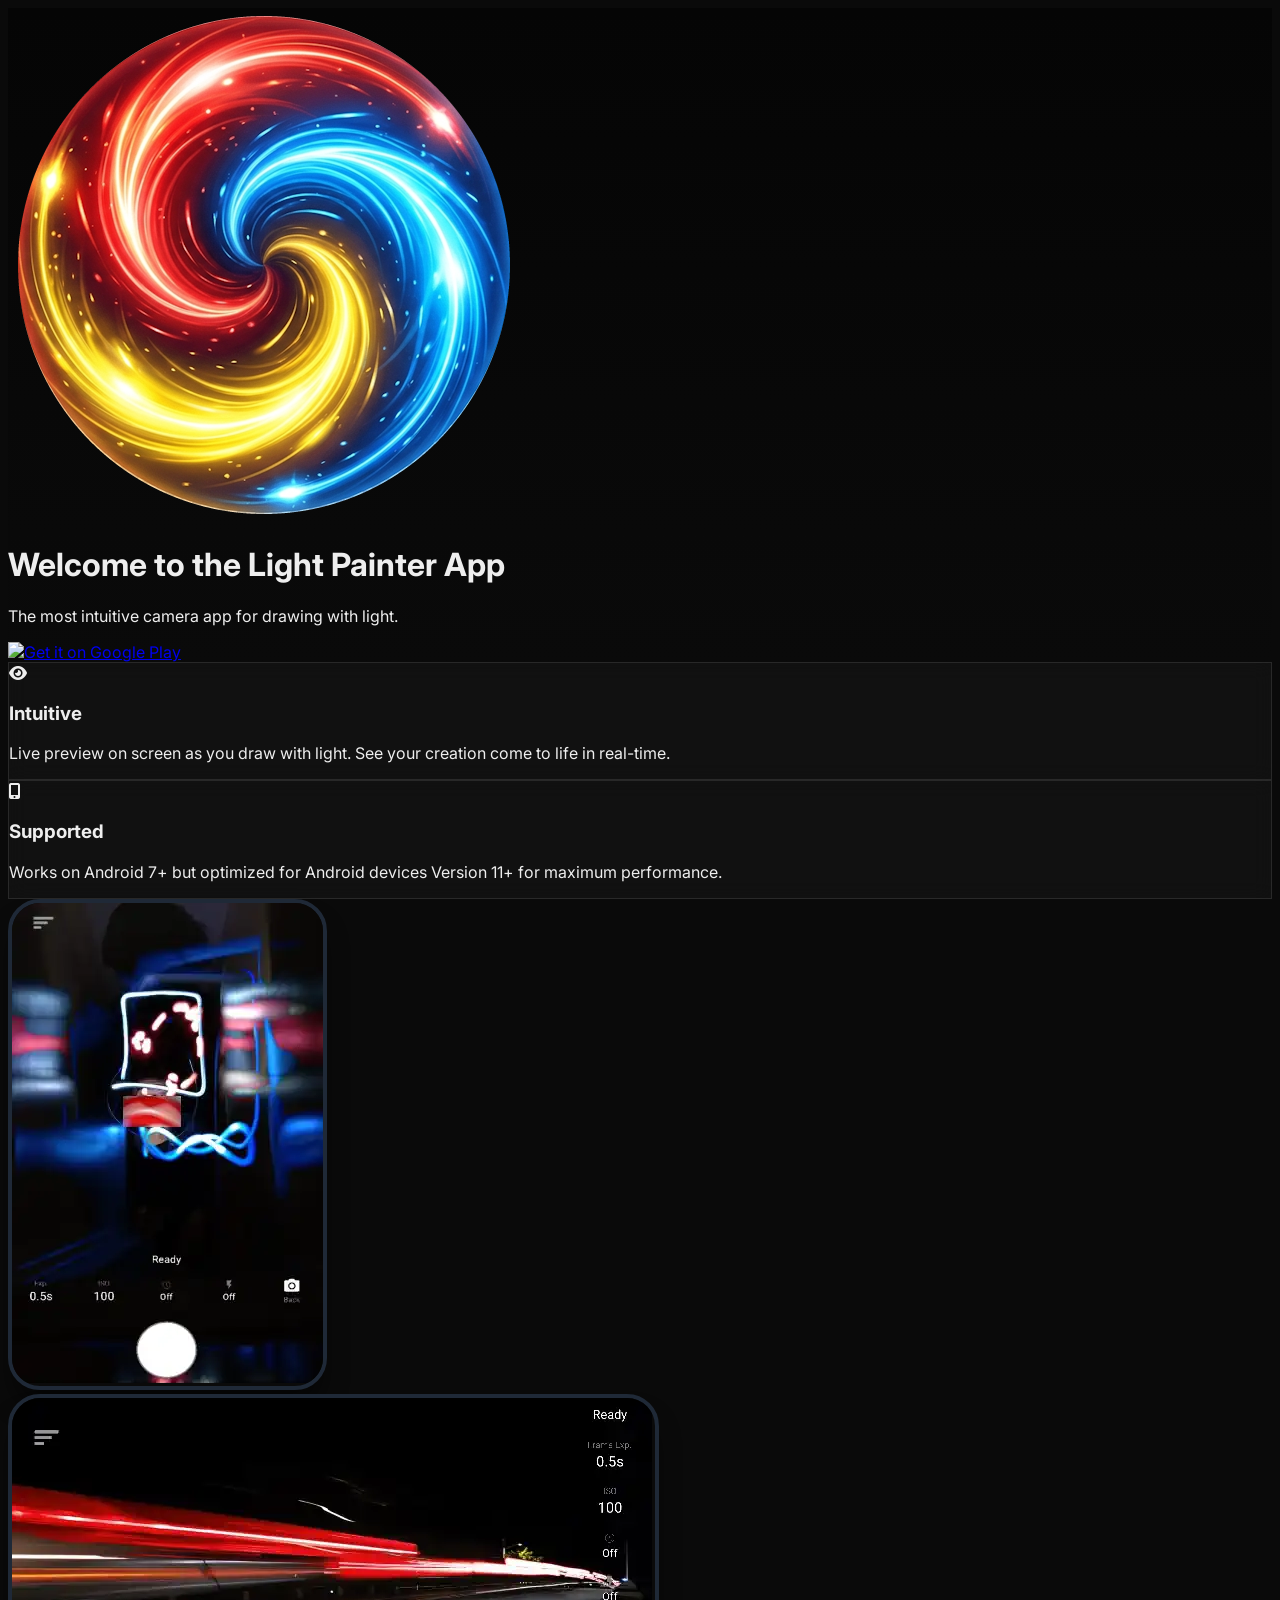
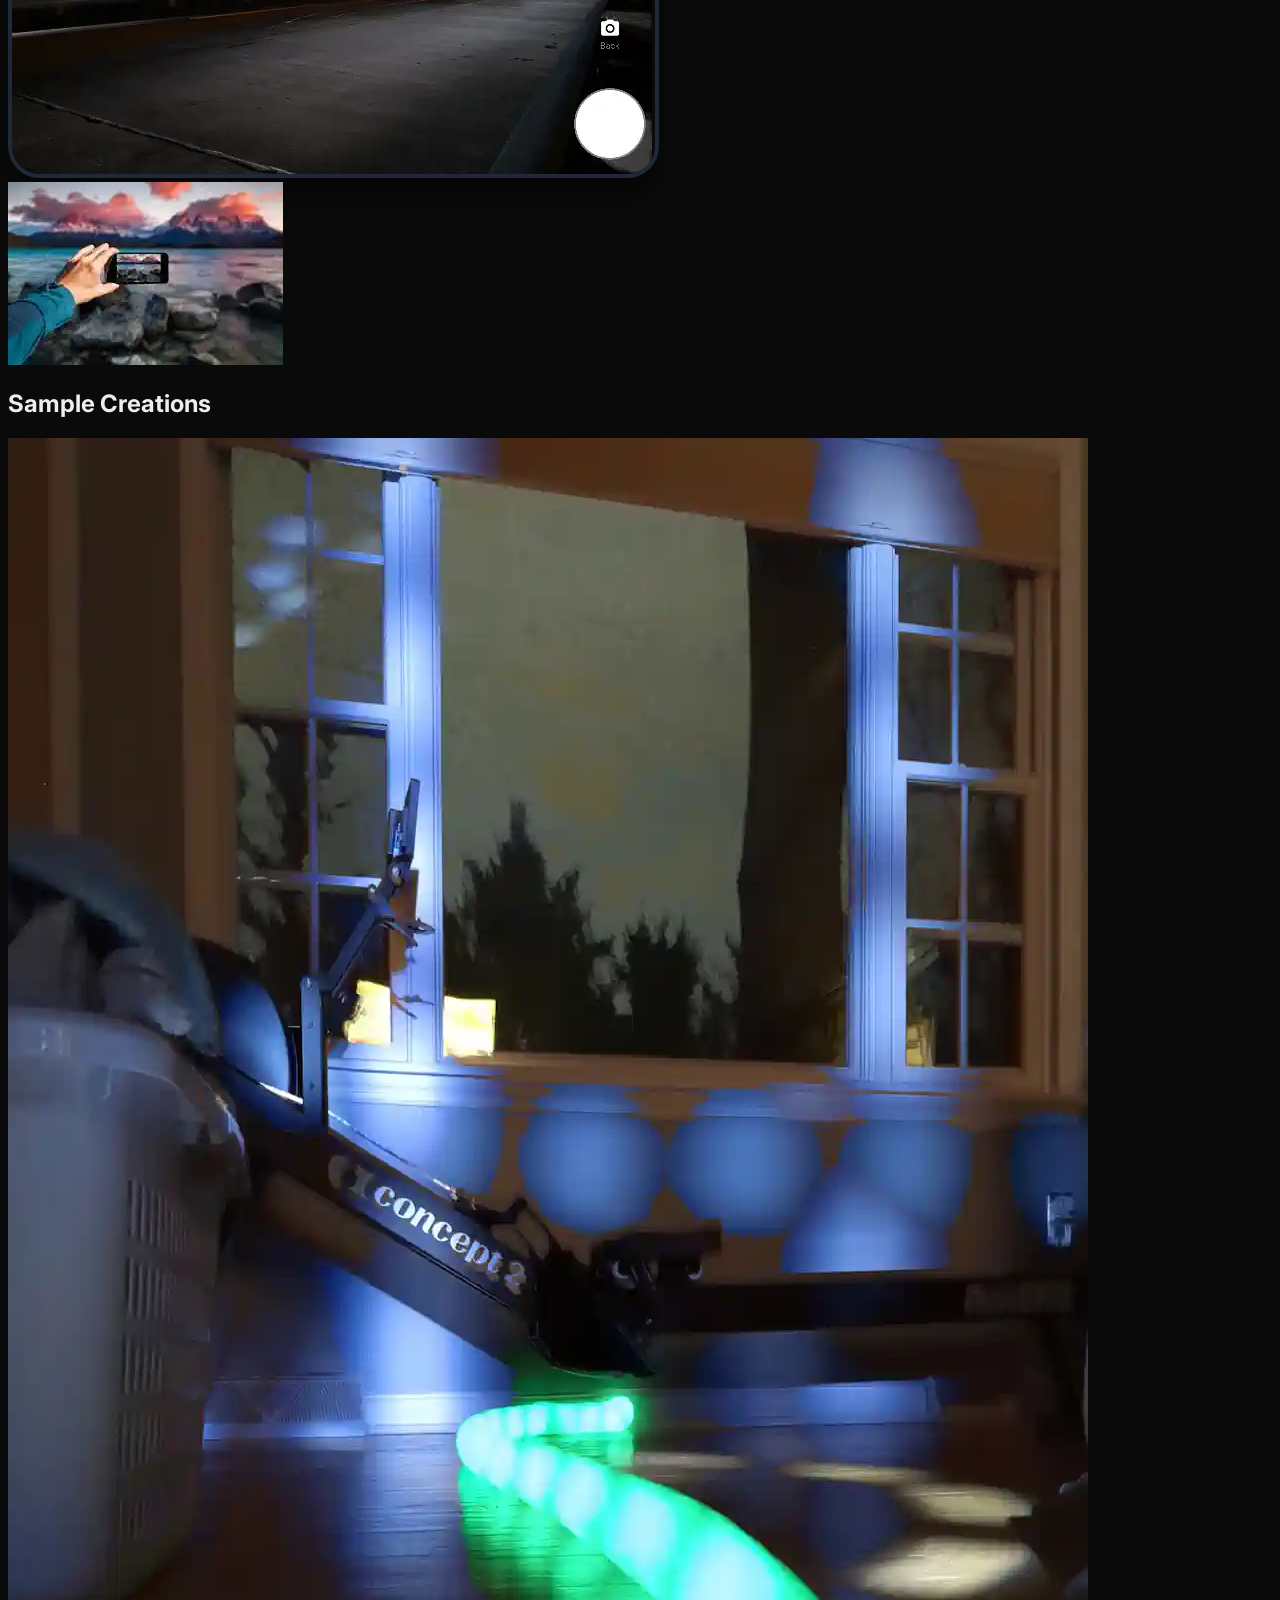
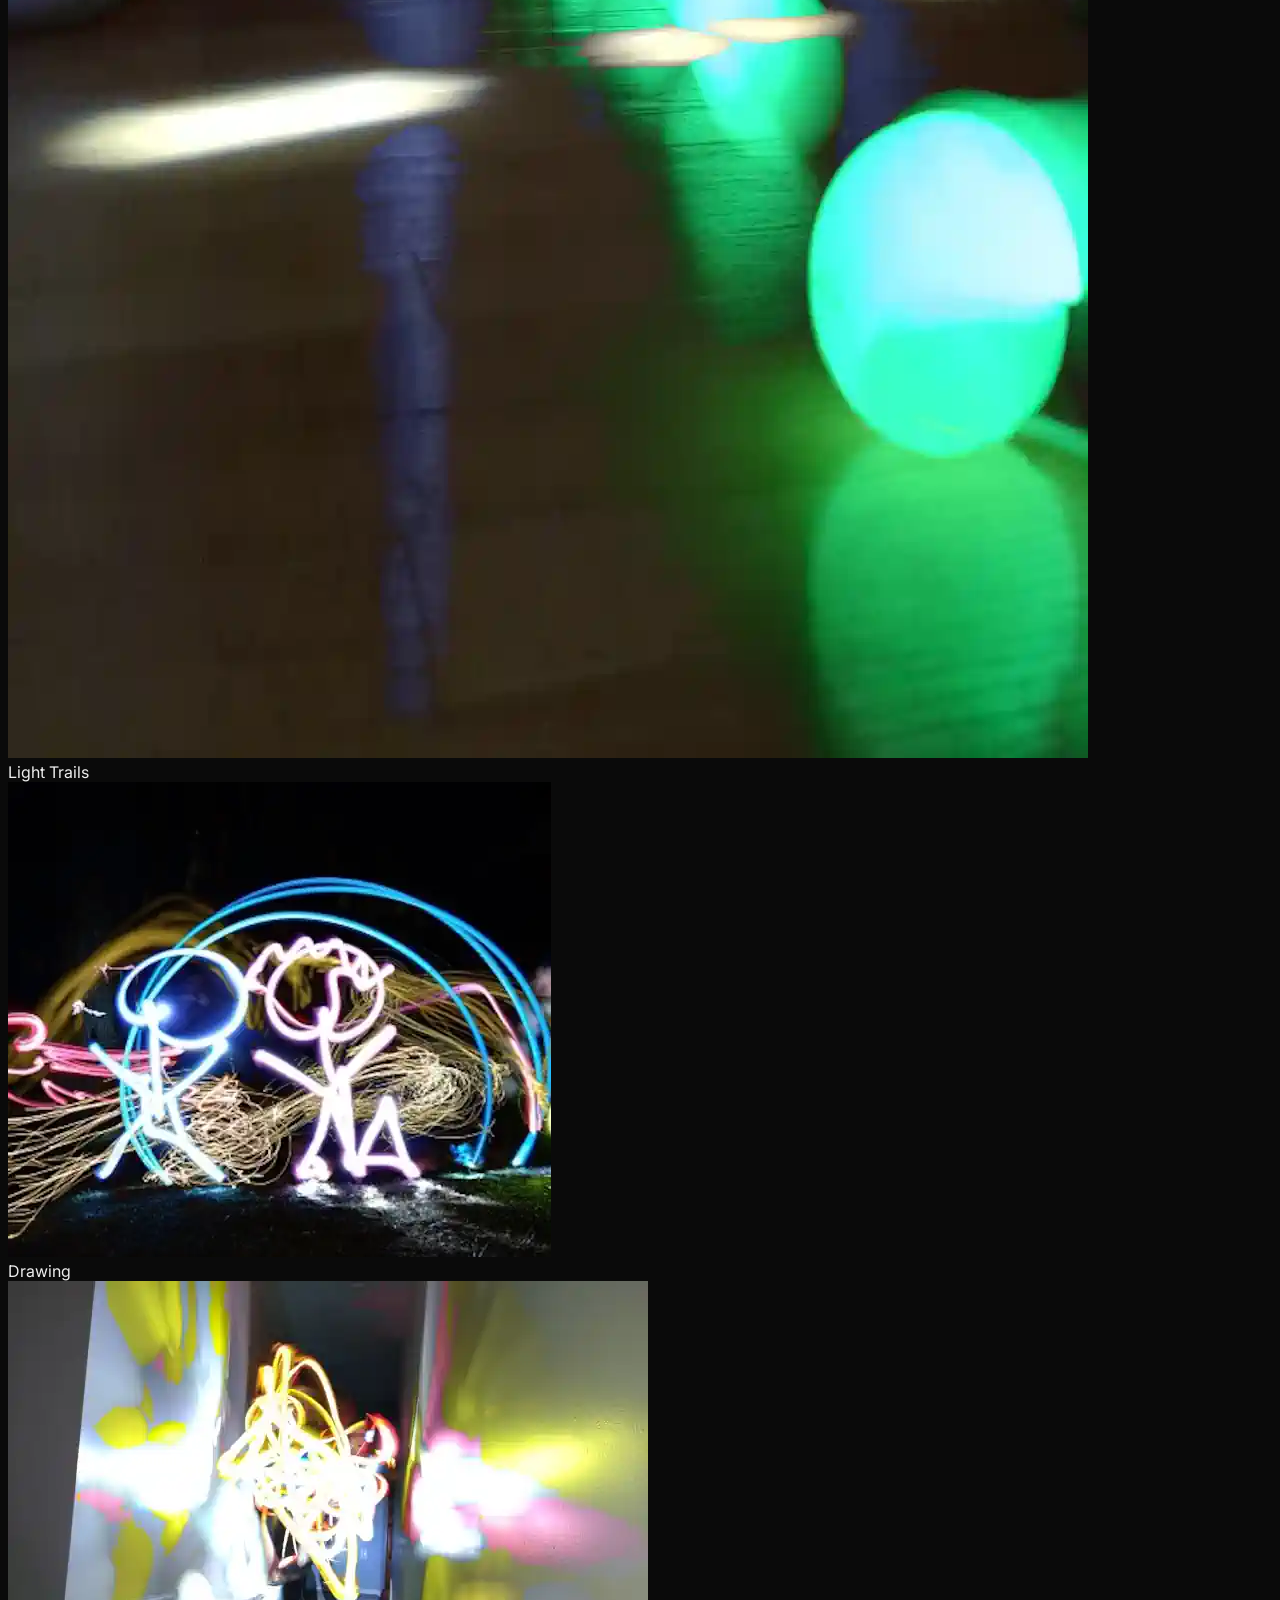
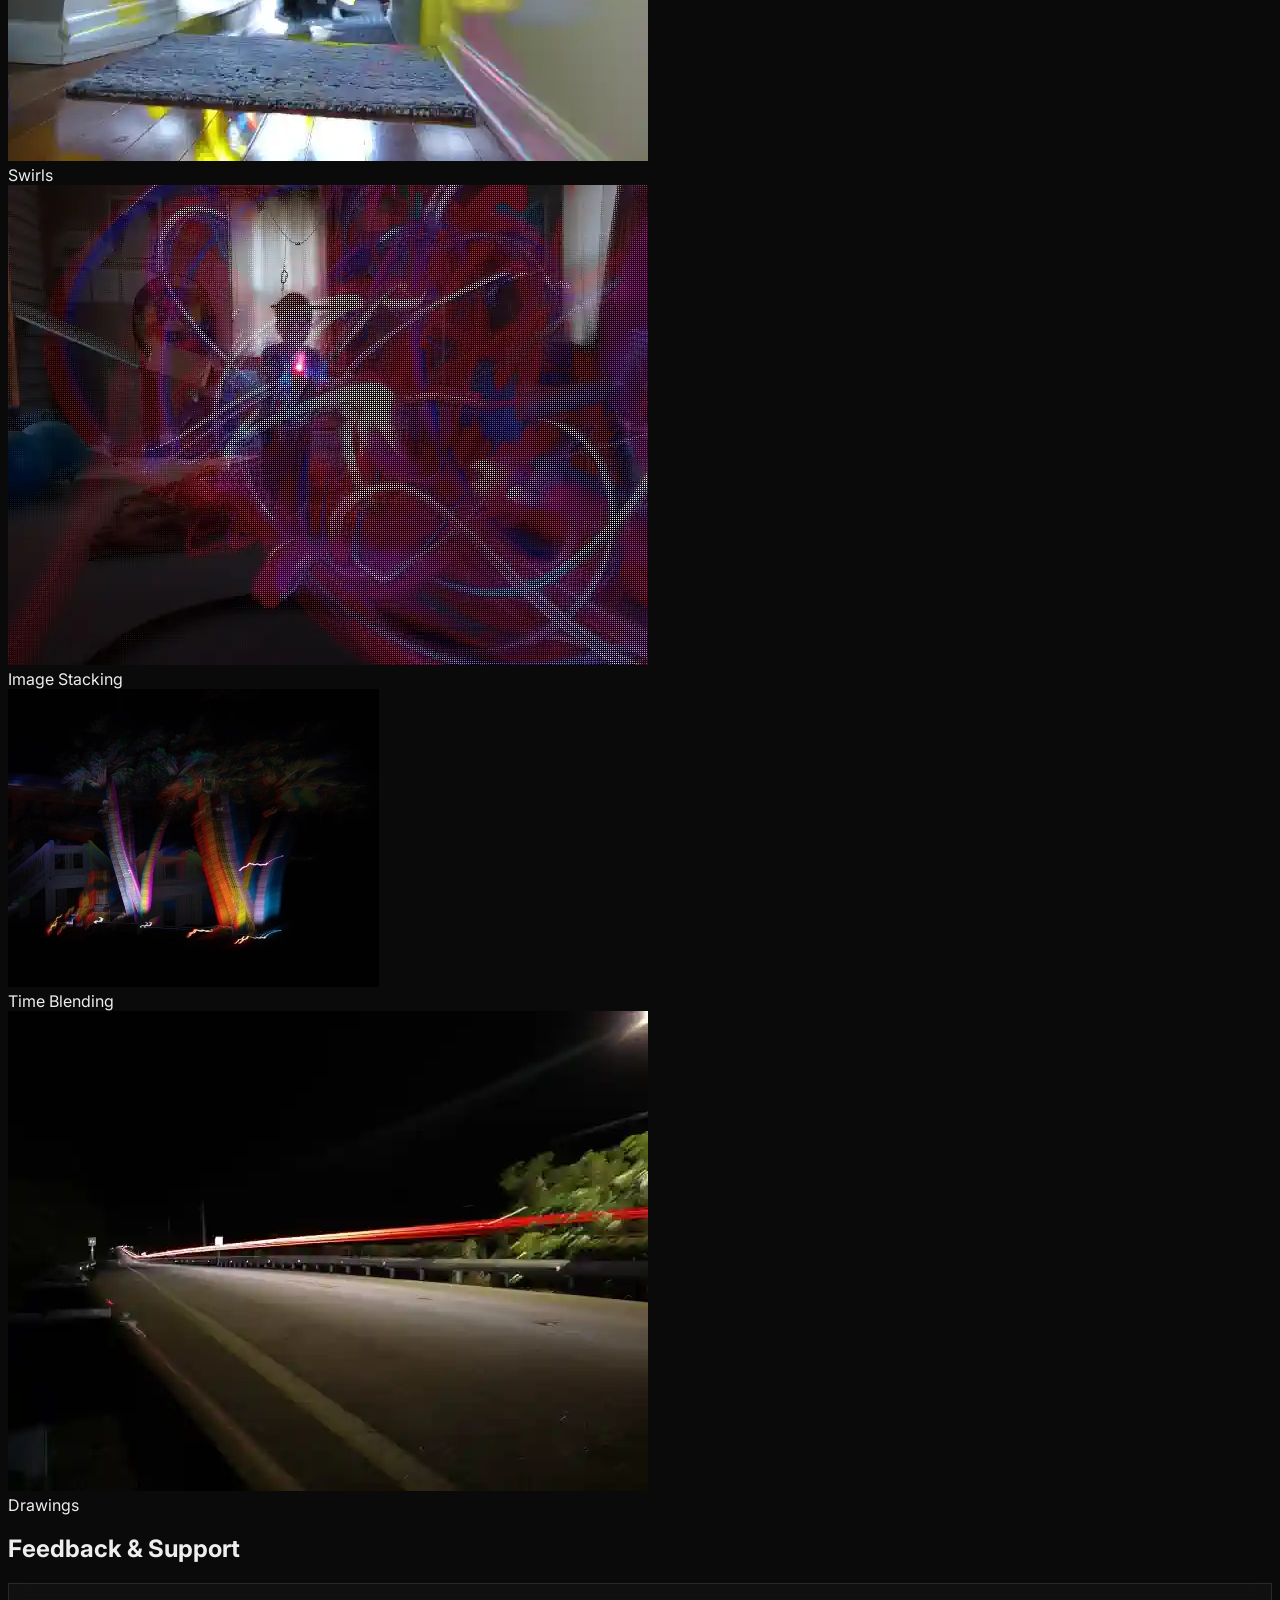
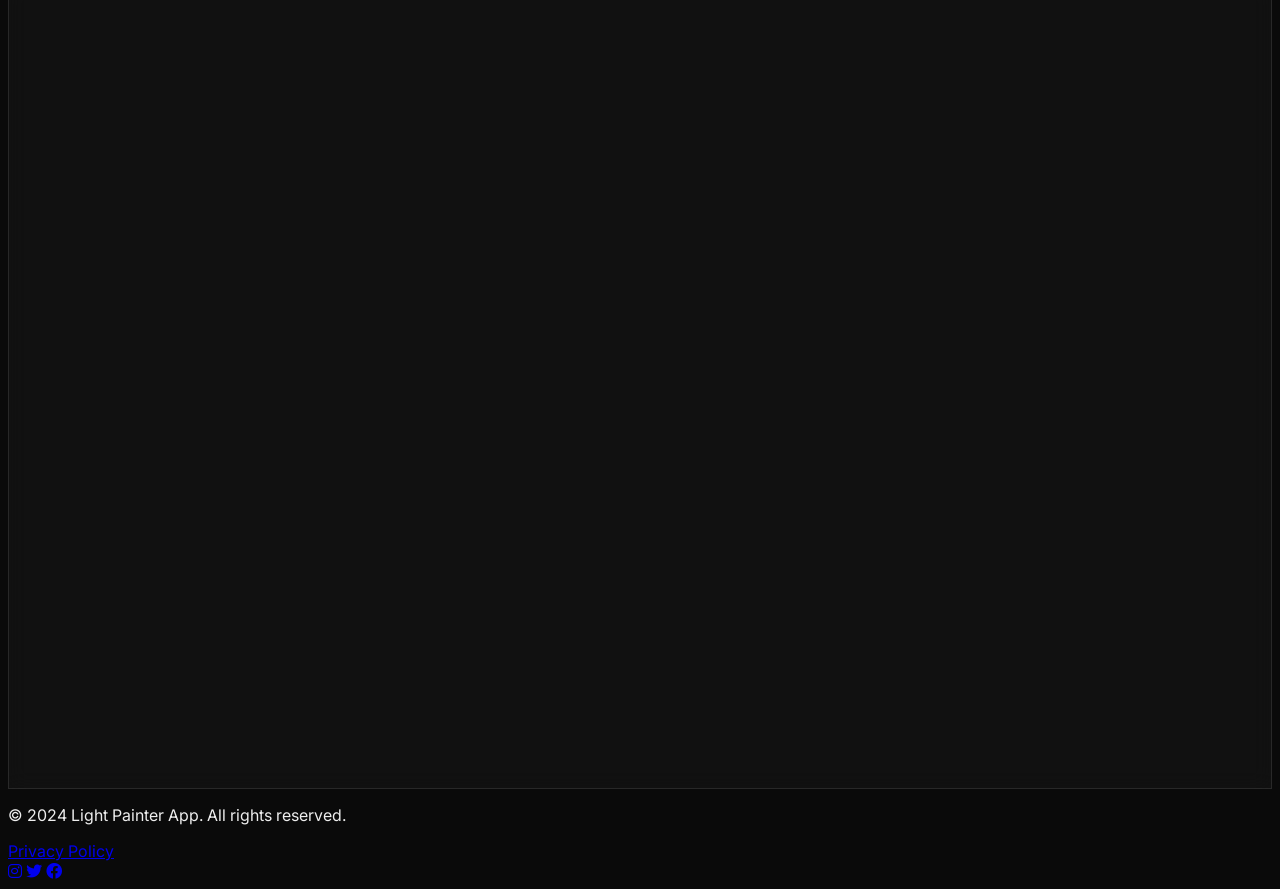
==== index.html @ d838d01c "Update index.html" ====
<!DOCTYPE html>
<html lang="en">
<head>
    <meta charset="UTF-8">
    <meta name="viewport" content="width=device-width, initial-scale=1.0">
    <title>Light Painter App | The Intuitive Light Painting Camera</title>
    <script src="https://cdn.tailwindcss.com"></script>
    <link href="https://cdnjs.cloudflare.com/ajax/libs/font-awesome/6.0.0/css/all.min.css" rel="stylesheet">
    <style>
        @import url('https://fonts.googleapis.com/css2?family=Inter:wght@300;400;600;800&display=swap');
        
        body {
            font-family: 'Inter', sans-serif;
            background-color: #0a0a0a;
            color: #eeeeee;
        }

        .glass-panel {
            background: rgba(255, 255, 255, 0.03);
            backdrop-filter: blur(10px);
            border: 1px solid rgba(255, 255, 255, 0.1);
        }

        .gradient-text {
            background: linear-gradient(to right, #60a5fa, #a855f7, #ec4899);
            -webkit-background-clip: text;
            -webkit-text-fill-color: transparent;
        }

        .hero-banner {
            background: linear-gradient(rgba(0,0,0,0.5), rgba(10,10,10,1)), url('banner.jpg');
            background-size: cover;
            background-position: center;
            min-height: 60vh;
        }

        .app-screenshot {
            border-radius: 2rem;
            border: 4px solid #1f2937;
            box-shadow: 0 20px 25px -5px rgba(0, 0, 0, 0.5);
        }

        .sample-card:hover .shot-label {
            opacity: 1;
        }
    </style>
</head>
<body class="antialiased">

    <!-- Hero Section -->
    <header class="hero-banner flex flex-col items-center justify-center px-6 text-center pt-20">
        <div class="flex items-center gap-4 mb-6">
            <img src="./images/icon.png" alt="Light Painter Logo" class="w-12 h-12 md:w-16 md:h-16 object-contain" >
            <h1 class="text-4xl md:text-6xl font-extrabold tracking-tight text-white/90 mix-blend-lighten">
                Welcome to the <span class="block md:inline">Light Painter App</span>
            </h1>
        </div>
        
        <p class="text-xl md:text-2xl font-light text-gray-300 max-w-2xl mb-8">
            The most intuitive camera app for drawing with light.
        </p>

        <a href="https://play.google.com/apps/internaltest/4699602283994706929" class="transition transform hover:scale-105 active:scale-95">
            <img src="https://play.google.com/intl/en_us/badges/static/images/badges/en_badge_web_generic.png" alt="Get it on Google Play" class="h-20">
        </a>
    </header>

    <!-- Features -->
    <section class="max-w-5xl mx-auto px-6 py-16">
        <div class="grid md:grid-cols-2 gap-8">
            <div class="glass-panel p-8 rounded-3xl">
                <div class="w-12 h-12 bg-blue-500/20 rounded-full flex items-center justify-center mb-4 text-blue-400">
                    <i class="fas fa-eye text-xl"></i>
                </div>
                <h3 class="text-2xl font-semibold mb-2">Intuitive</h3>
                <p class="text-gray-400">Live preview on screen as you draw with light. See your creation come to life in real-time.</p>
            </div>
            <div class="glass-panel p-8 rounded-3xl">
                <div class="w-12 h-12 bg-purple-500/20 rounded-full flex items-center justify-center mb-4 text-purple-400">
                    <i class="fas fa-mobile-alt text-xl"></i>
                </div>
                <h3 class="text-2xl font-semibold mb-2">Supported</h3>
                <p class="text-gray-400">Works on Android 7+ but optimized for Android devices Version 11+ for maximum performance.</p>
            </div>
        </div>
    </section>

    <!-- App Usage Section -->
    <section class="max-w-6xl mx-auto px-6 py-16 bg-white/5 rounded-[3rem] my-8">
        <div class="grid grid-cols-2 md:grid-cols-2 gap-4 md:gap-8 mb-8">
            <div class="flex justify-center">
                <img src="./images/ScreenShot4.webp" alt="App UI Screenshot" class="app-screenshot w-full max-w-[280px]" >
            </div>
            <div class="flex justify-center">
                <img src="./images/ScreenShot3.webp" alt="App UI Screenshot" class="app-screenshot w-full h-[280px] w-[280px]" >
            </div>
        </div>
        <div class="w-full">
            <img src="./images/LifeStyle1InUse.webp" alt="Someone using the app" class="rounded-3xl w-full h-[300px] md:h-[500px] object-cover shadow-2xl" >
        </div>
    </section>

    <!-- Gallery Section -->
    <section class="max-w-6xl mx-auto px-6 py-16">
        <h2 class="text-3xl font-bold mb-10 text-center uppercase tracking-widest text-gray-500">Sample Creations</h2>
        <div class="grid grid-cols-2 md:grid-cols-3 gap-4">
            <!-- Sample 1 -->
            <div class="relative sample-card group aspect-square overflow-hidden rounded-xl">
                <img src="./images/Photo1LightTrail.webp" class="object-cover w-full h-full" >
                <div class="absolute inset-0 bg-black/40 flex items-end p-4 shot-label opacity-40 group-hover:opacity-100 transition-opacity">
                    <span class="text-xs uppercase tracking-widest font-semibold">Light Trails</span>
                </div>
            </div>
            <!-- Sample 2 -->
            <div class="relative sample-card group aspect-square overflow-hidden rounded-xl">
                <img src="./images/Photo3Drawing.webp" class="object-cover w-full h-full">
                <div class="absolute inset-0 bg-black/40 flex items-end p-4 shot-label opacity-40 group-hover:opacity-100 transition-opacity">
                    <span class="text-xs uppercase tracking-widest font-semibold">Drawing</span>
                </div>
            </div>
            <!-- Sample 3 -->
            <div class="relative sample-card group aspect-square overflow-hidden rounded-xl">
                <img src="./images/Photo2Swirls.webp" class="object-cover w-full h-full" >
                <div class="absolute inset-0 bg-black/40 flex items-end p-4 shot-label opacity-40 group-hover:opacity-100 transition-opacity">
                    <span class="text-xs uppercase tracking-widest font-semibold">Swirls</span>
                </div>
            </div>
            <!-- Sample 4 -->
            <div class="relative sample-card group aspect-square overflow-hidden rounded-xl">
                <img src="./images/Photo5.webp" class="object-cover w-full h-full">
                <div class="absolute inset-0 bg-black/40 flex items-end p-4 shot-label opacity-40 group-hover:opacity-100 transition-opacity">
                    <span class="text-xs uppercase tracking-widest font-semibold">Image Stacking</span>
                </div>
            </div>
            <!-- Sample 5 -->
            <div class="relative sample-card group aspect-square overflow-hidden rounded-xl">
                <img src="./images/Photo8.webp" class="object-cover w-full h-full" >
                <div class="absolute inset-0 bg-black/40 flex items-end p-4 shot-label opacity-40 group-hover:opacity-100 transition-opacity">
                    <span class="text-xs uppercase tracking-widest font-semibold">Time Blending</span>
                </div>
            </div>
            <!-- Sample 6 -->
            <div class="relative sample-card group aspect-square overflow-hidden rounded-xl">
                <img src="./images/Photo6.webp" class="object-cover w-full h-full" >
                <div class="absolute inset-0 bg-black/40 flex items-end p-4 shot-label opacity-40 group-hover:opacity-100 transition-opacity">
                    <span class="text-xs uppercase tracking-widest font-semibold">Drawings</span>
                </div>
            </div>
        </div>
    </section>

    <!-- Feedback Form -->
    <section class="max-w-4xl mx-auto px-6 py-16">
        <h2 class="text-2xl font-bold mb-6">Feedback & Support</h2>
        <div class="rounded-3xl overflow-hidden glass-panel">
            <iframe src="https://docs.google.com/forms/d/e/1FAIpQLSedY-IlaPsp--PP93FT1sobCArNvYAgE_EaTwWSx0Yie1uIjA/viewform?embedded=true" width="100%" height="800" frameborder="0" marginheight="0" marginwidth="0">Loading…</iframe>
        </div>
    </section>

    <!-- Footer -->
    <footer class="border-t border-white/10 mt-12 py-12 px-6">
        <div class="max-w-6xl mx-auto flex flex-col md:flex-row justify-between items-center gap-6">
            <div class="flex flex-col items-center md:items-start">
                <p class="text-sm text-gray-500">&copy; 2024 Light Painter App. All rights reserved.</p>
                <a href="privacypolicy.html" class="text-blue-400 hover:underline text-sm mt-2">Privacy Policy</a>
            </div>
            <div class="flex gap-6 text-gray-400">
                <a href="#" class="hover:text-white transition"><i class="fab fa-instagram text-xl"></i></a>
                <a href="#" class="hover:text-white transition"><i class="fab fa-twitter text-xl"></i></a>
                <a href="#" class="hover:text-white transition"><i class="fab fa-facebook text-xl"></i></a>
            </div>
        </div>
    </footer>

</body>
</html>
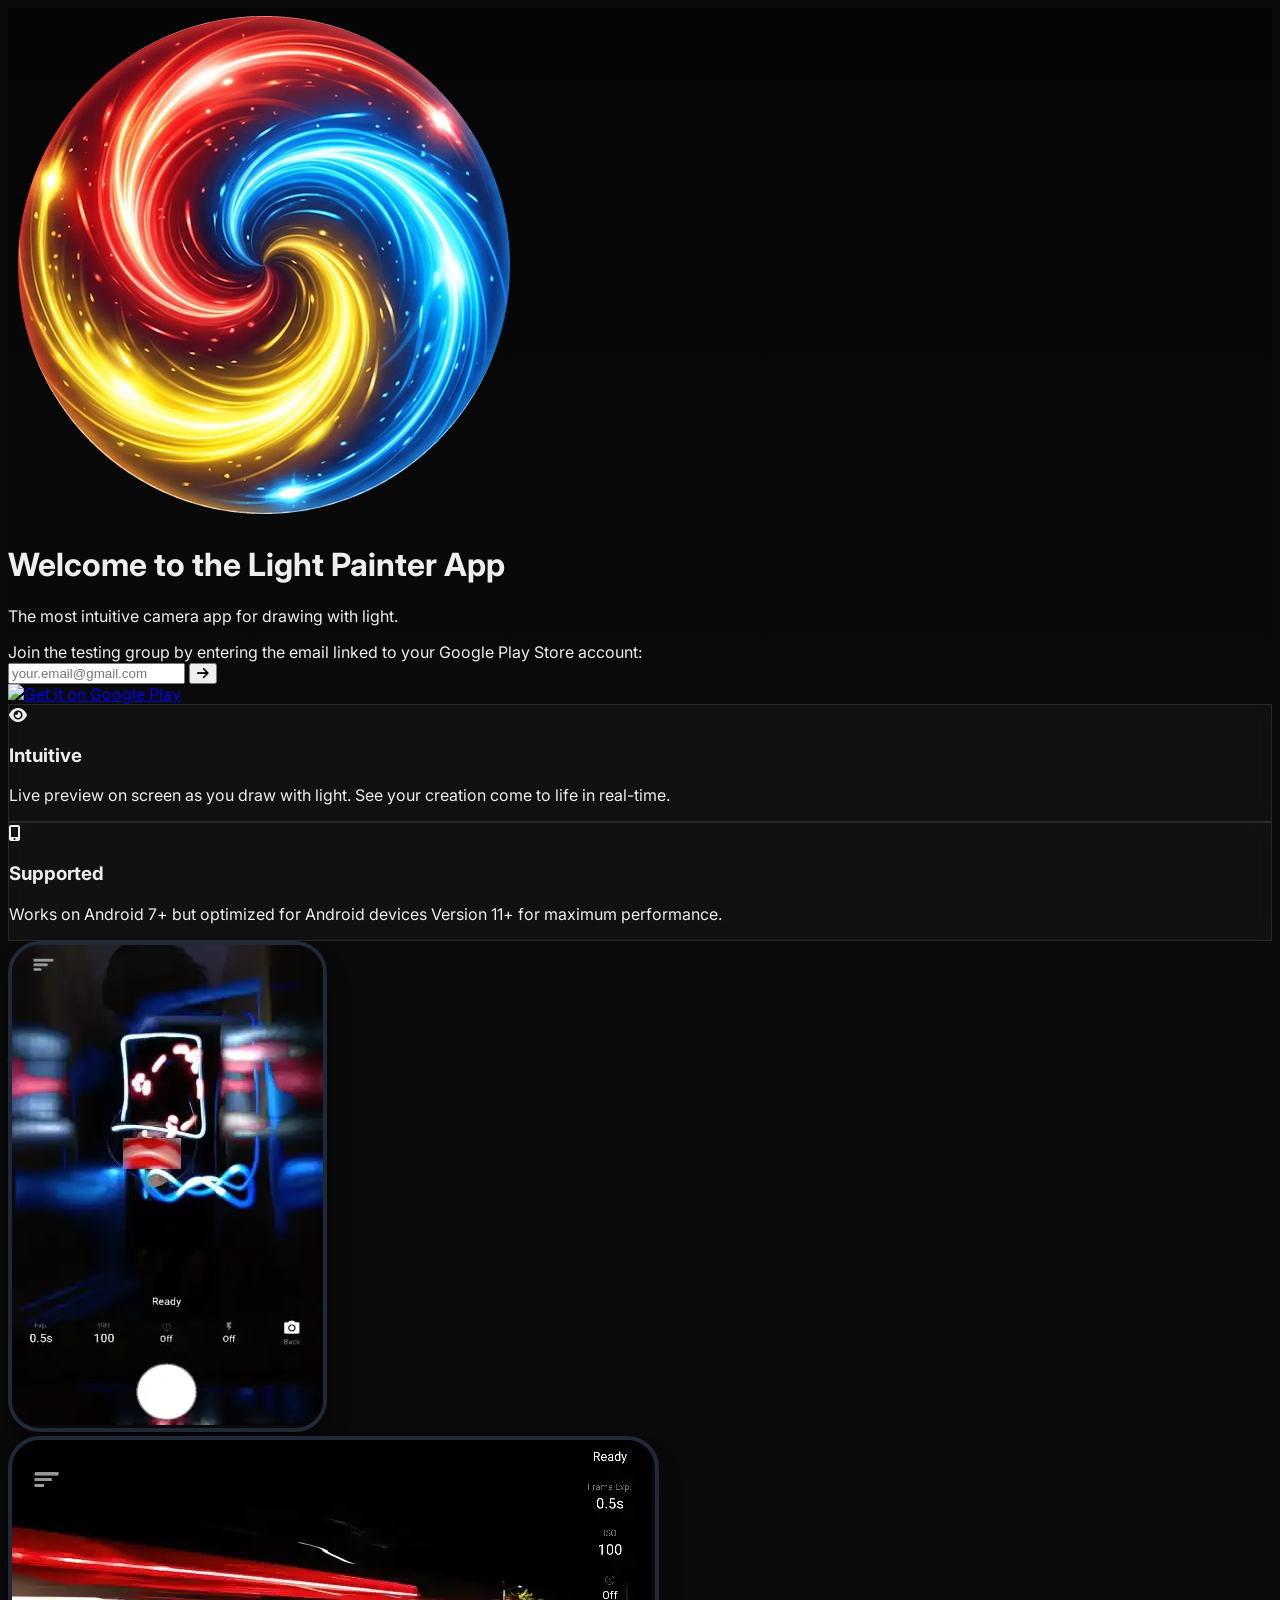
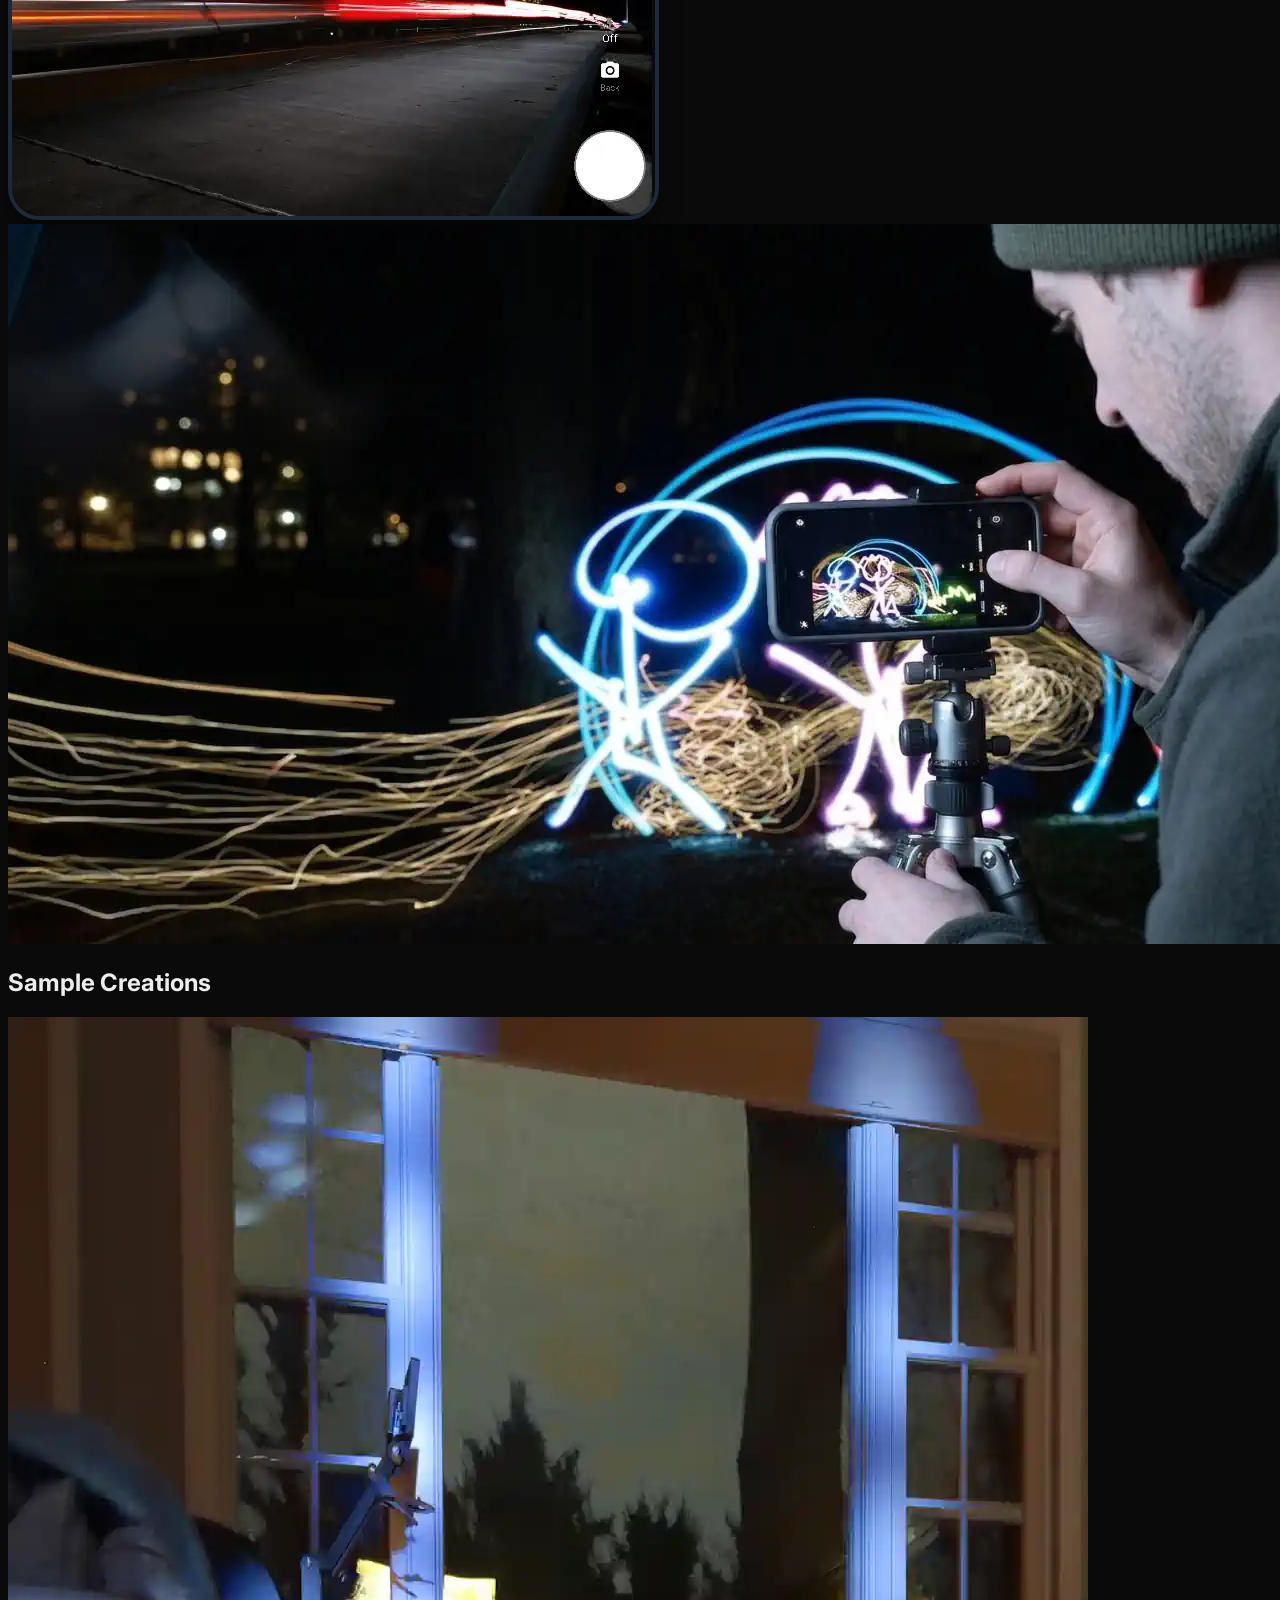
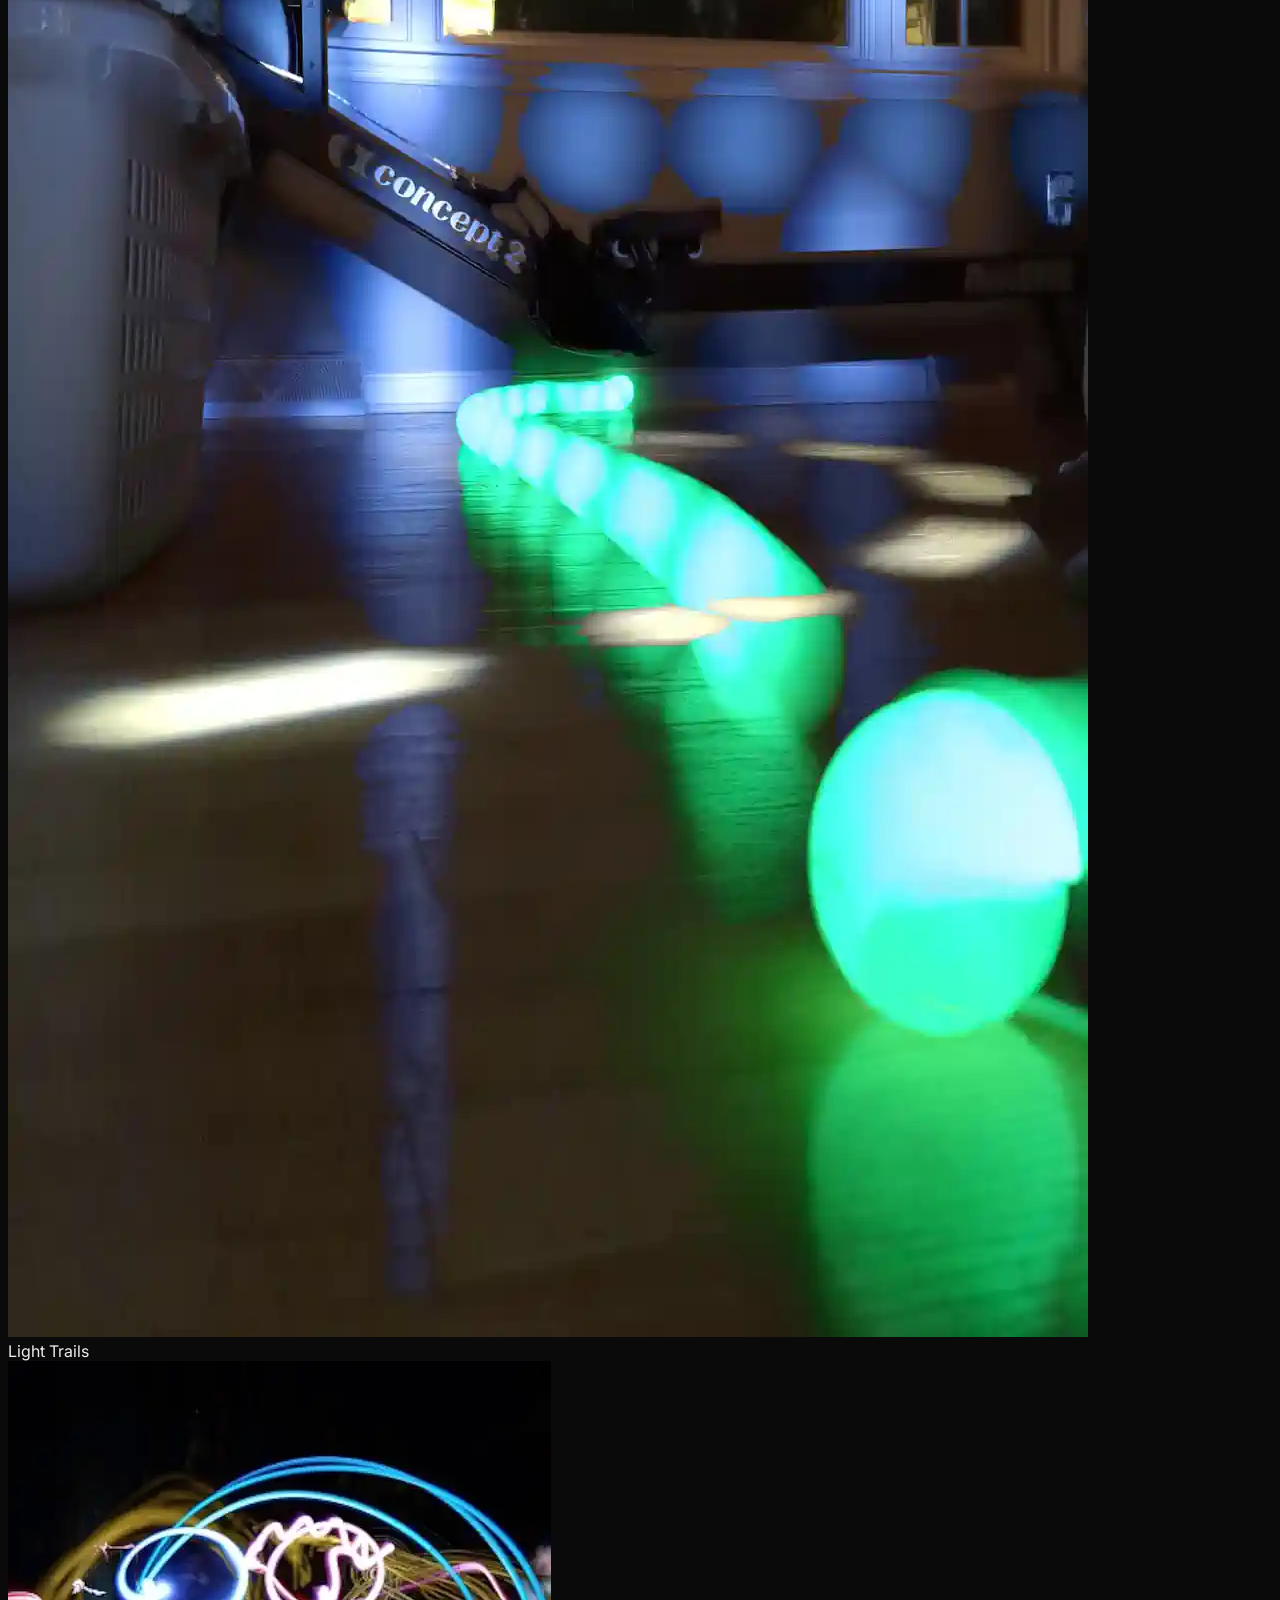
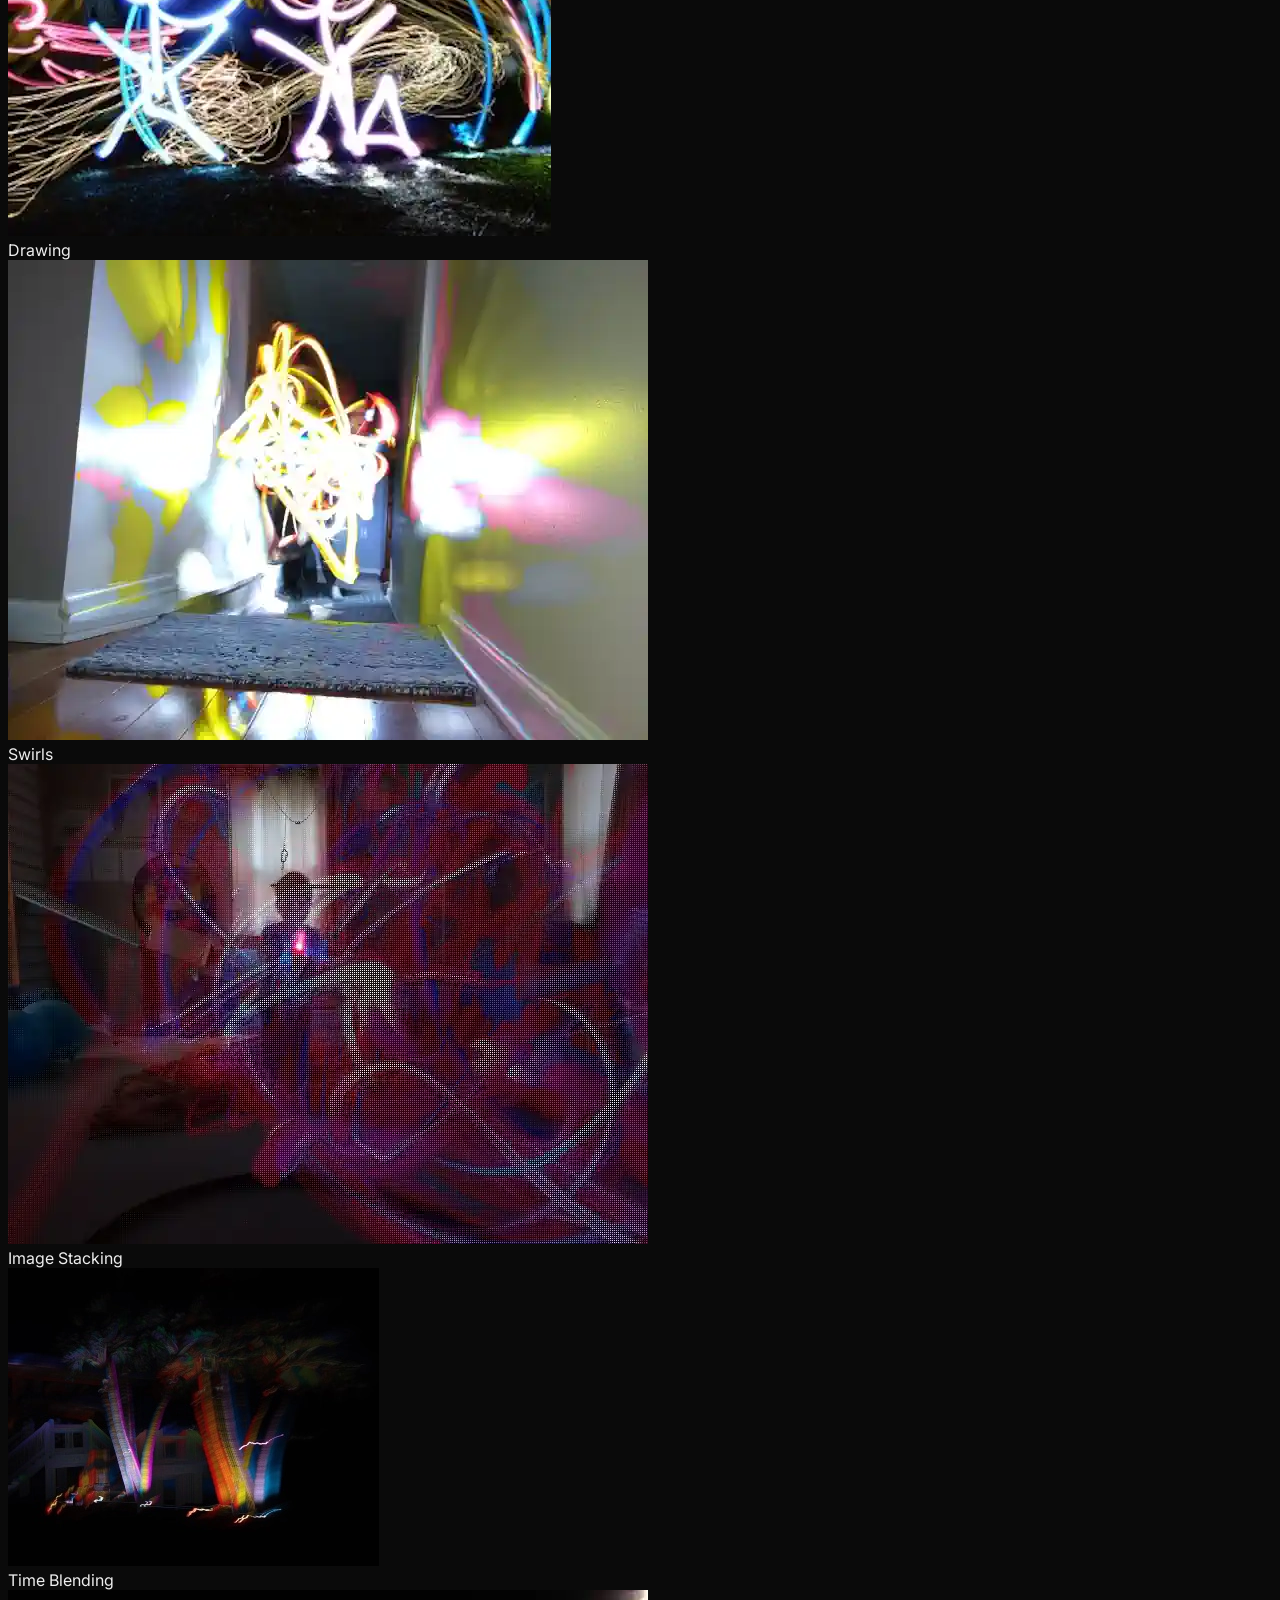
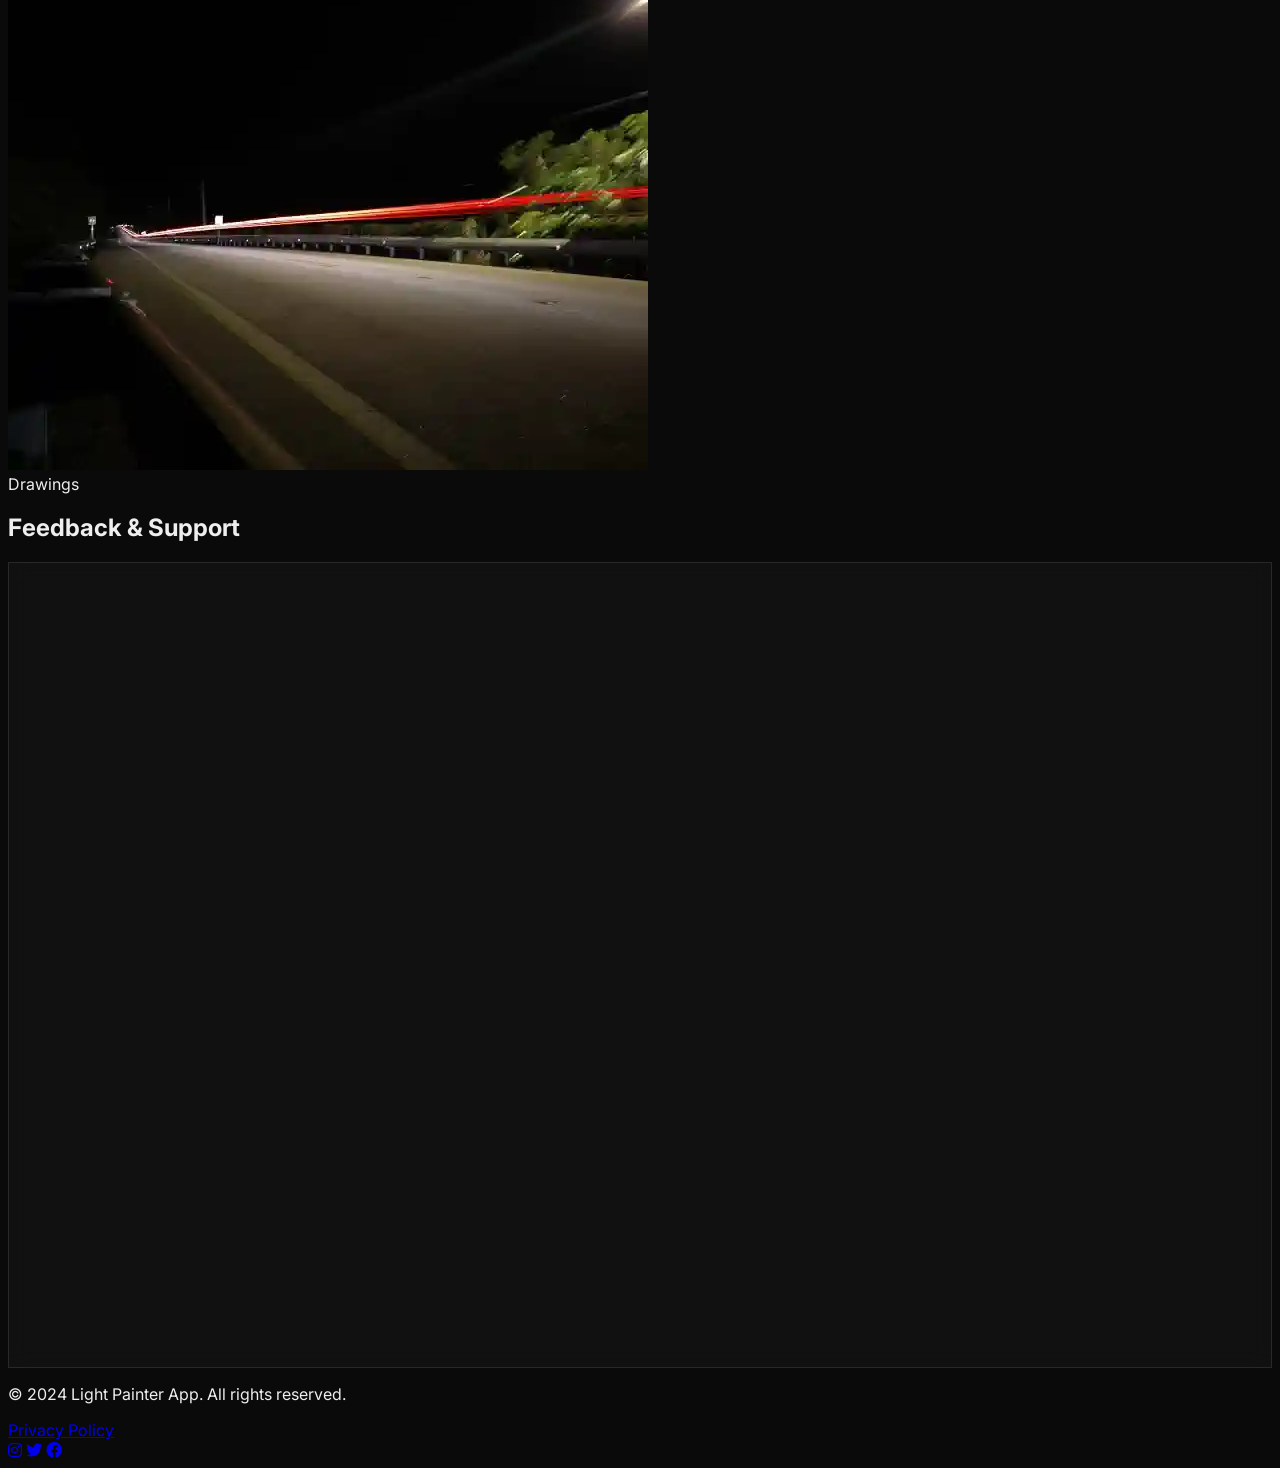
==== commit 44ecc304: "Update index.html" ====
--- a/index.html
+++ b/index.html
@@ -60,6 +60,28 @@
             The most intuitive camera app for drawing with light.
         </p>
 
+        <!-- Join Testing Group Form -->
+        <div class="w-full lg:w-3/5 text-left">
+            <label for="testing-email" class="block text-sm font-medium text-gray-300 mb-2 tracking-wide">
+                Join the testing group by entering the email linked to your Google Play Store account:
+            </label>
+            
+            <!-- NOTE: Replace YOUR_FORM_ID_HERE and entry.123456789 with your Google Form action and input IDs -->
+            <form id="mG61Hd" action="https://docs.google.com/forms/u/0/d/1Xvpp7gPSwctVGF1AmkLjG9T5MISgXPKnVE4Z5WkX92g/formResponse" method="POST" target="hidden_iframe" class="relative flex items-center">
+                <input type="email" name="YPqjbf" id="whsOnd zHQkBf" required placeholder="your.email@gmail.com" 
+                    class="w-full bg-white/5 border border-white/20 rounded-xl py-3 pl-4 pr-12 text-white placeholder-gray-500 focus:outline-none focus:border-purple-500 focus:ring-1 focus:ring-purple-500 transition">
+                
+                <button type="submit" class="absolute right-2 top-1/2 -translate-y-1/2 w-8 h-8 bg-purple-600 hover:bg-purple-500 text-white rounded-lg flex items-center justify-center transition active:scale-95">
+                    <i class="fas fa-arrow-right text-sm"></i>
+                </button>
+            </form>
+            
+            <!-- Hidden iframe to process submission silently without forcing redirection -->
+            <iframe name="hidden_iframe" id="hidden_iframe" style="display:none;" onload="if(typeof submitted !== 'undefined' && submitted) { alert('Thank you! Your email has been submitted to the testing group.'); document.getElementById('testerForm').reset(); }"></iframe>
+            <script>let submitted = false; document.getElementById('testerForm').onsubmit = function() { submitted = true; }</script>
+        </div>
+        
+        <a href="https://docs.google.com/forms/d/e/1FAIpQLSd_mXb9Lt8MtCUWih1l3fJoWRvL4u-zoL5qfTIYokaX5sVKKQ/viewform?usp=publish-editor
         <a href="https://play.google.com/apps/internaltest/4699602283994706929" class="transition transform hover:scale-105 active:scale-95">
             <img src="https://play.google.com/intl/en_us/badges/static/images/badges/en_badge_web_generic.png" alt="Get it on Google Play" class="h-20">
         </a>
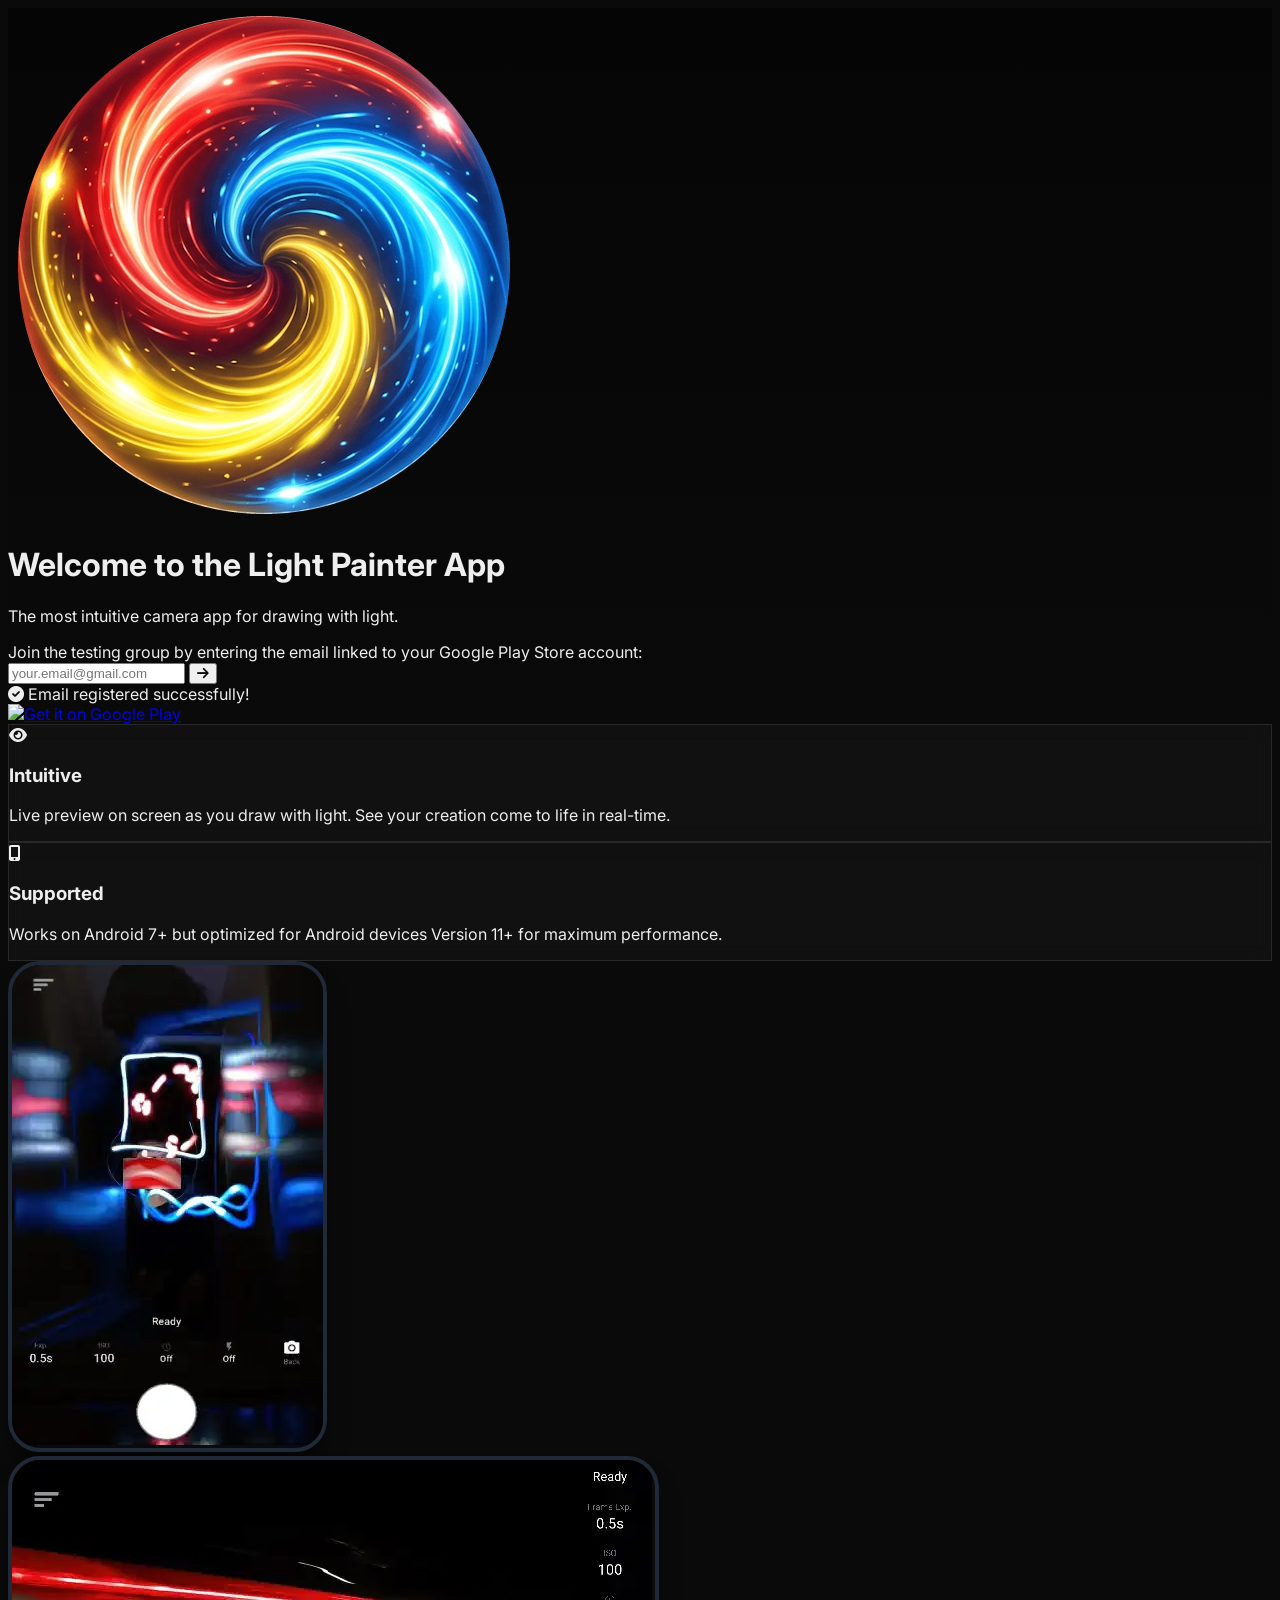
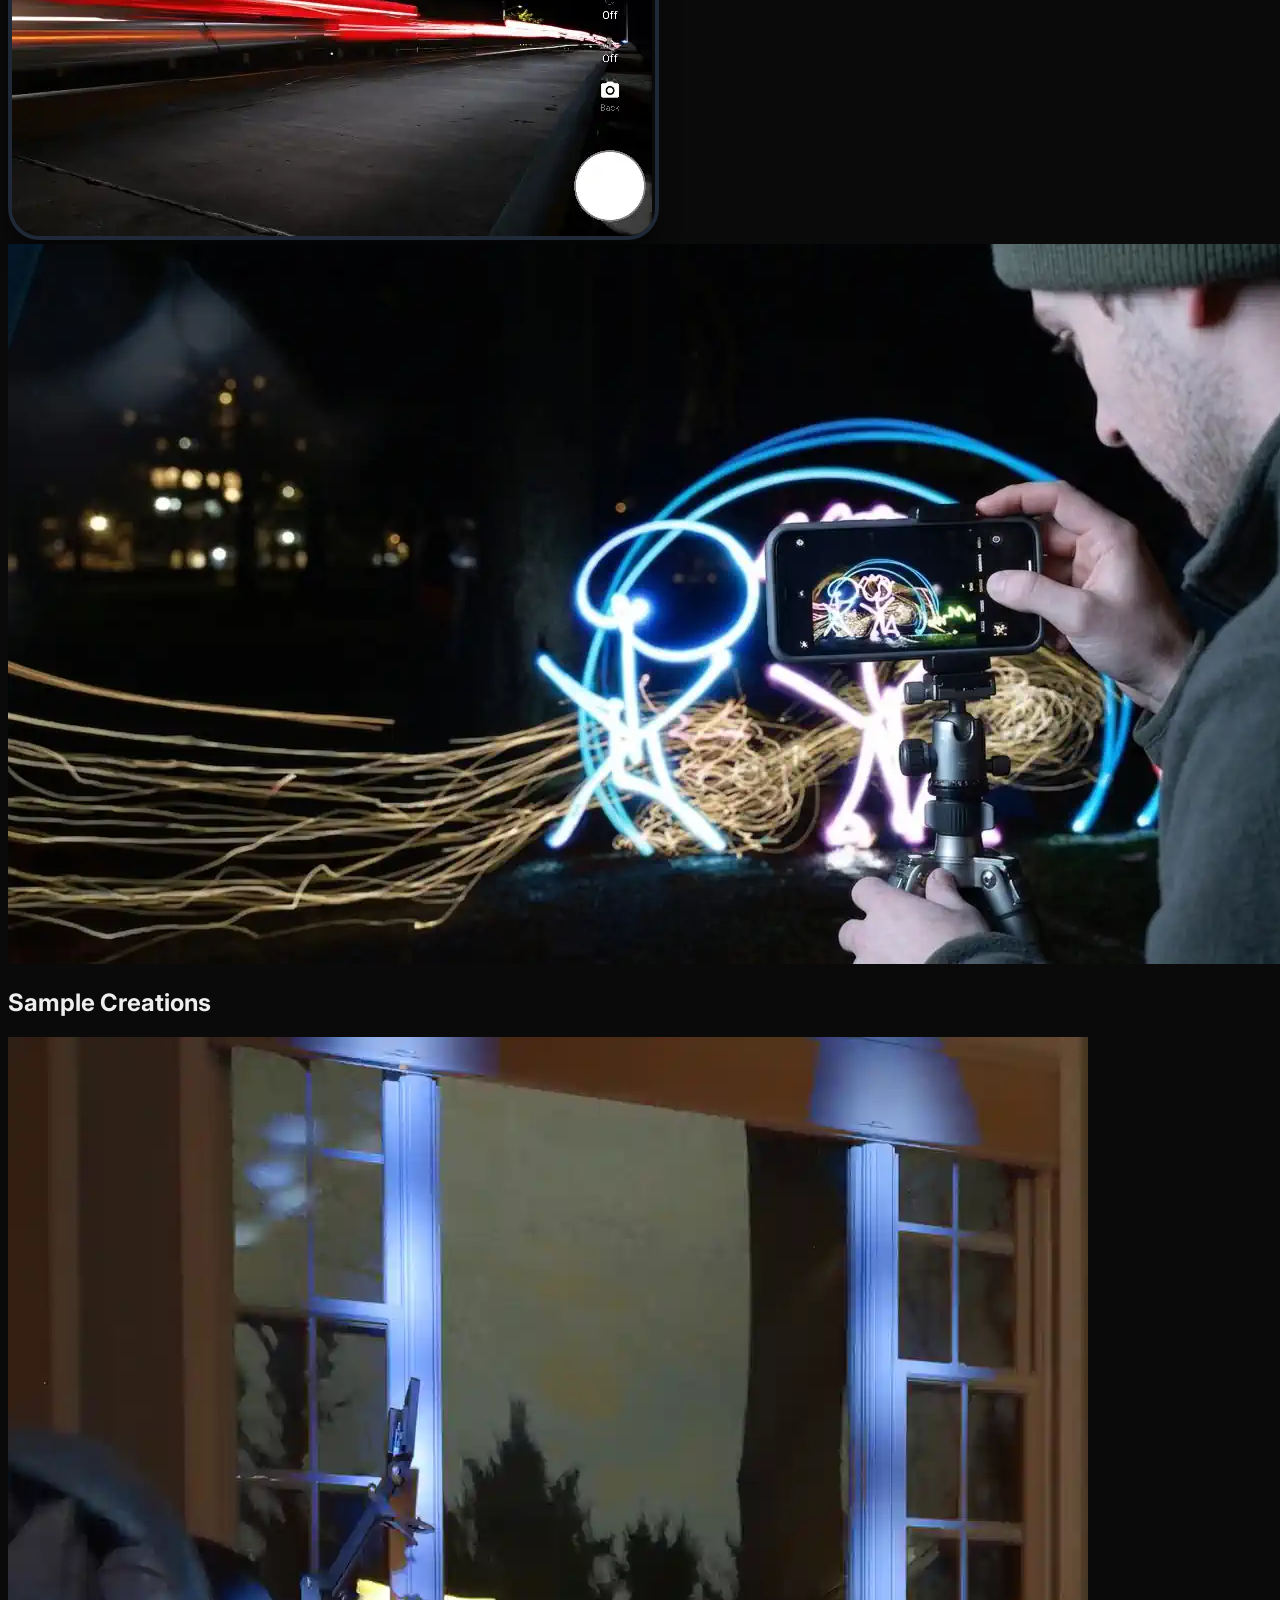
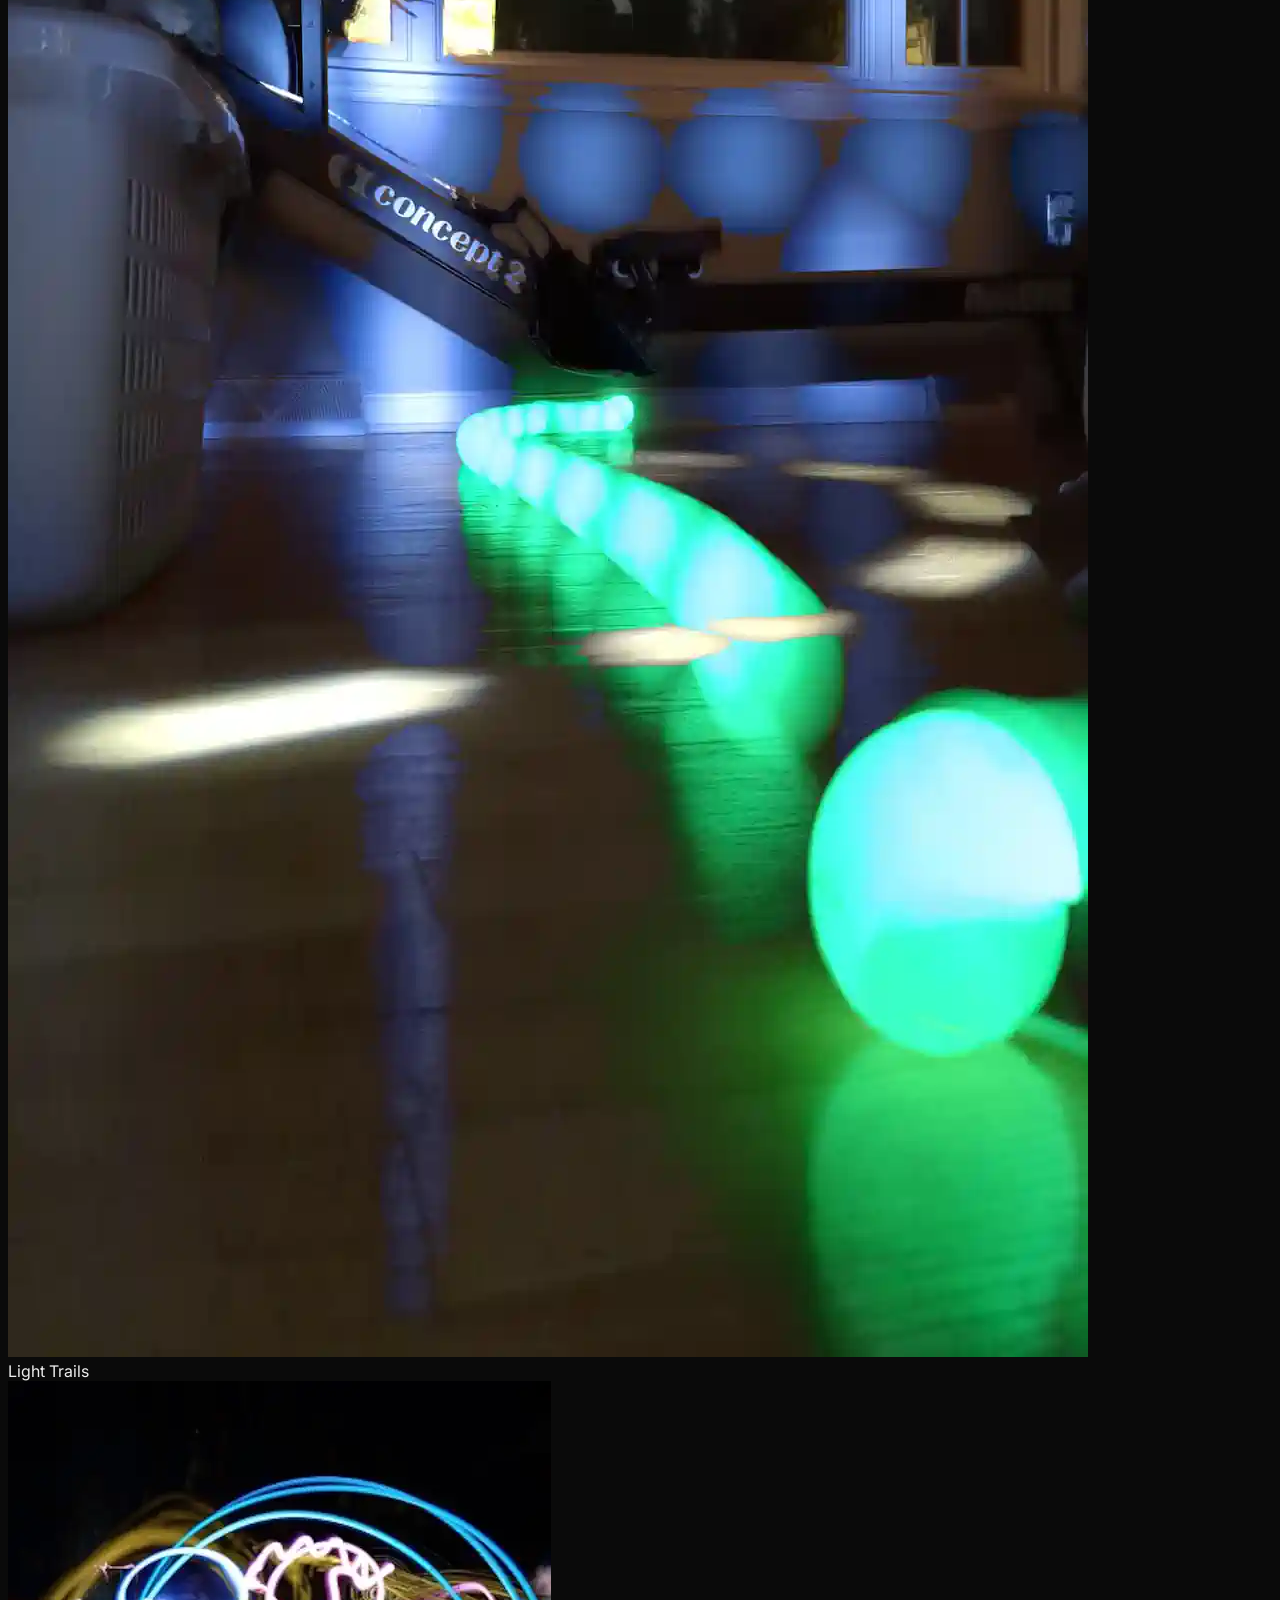
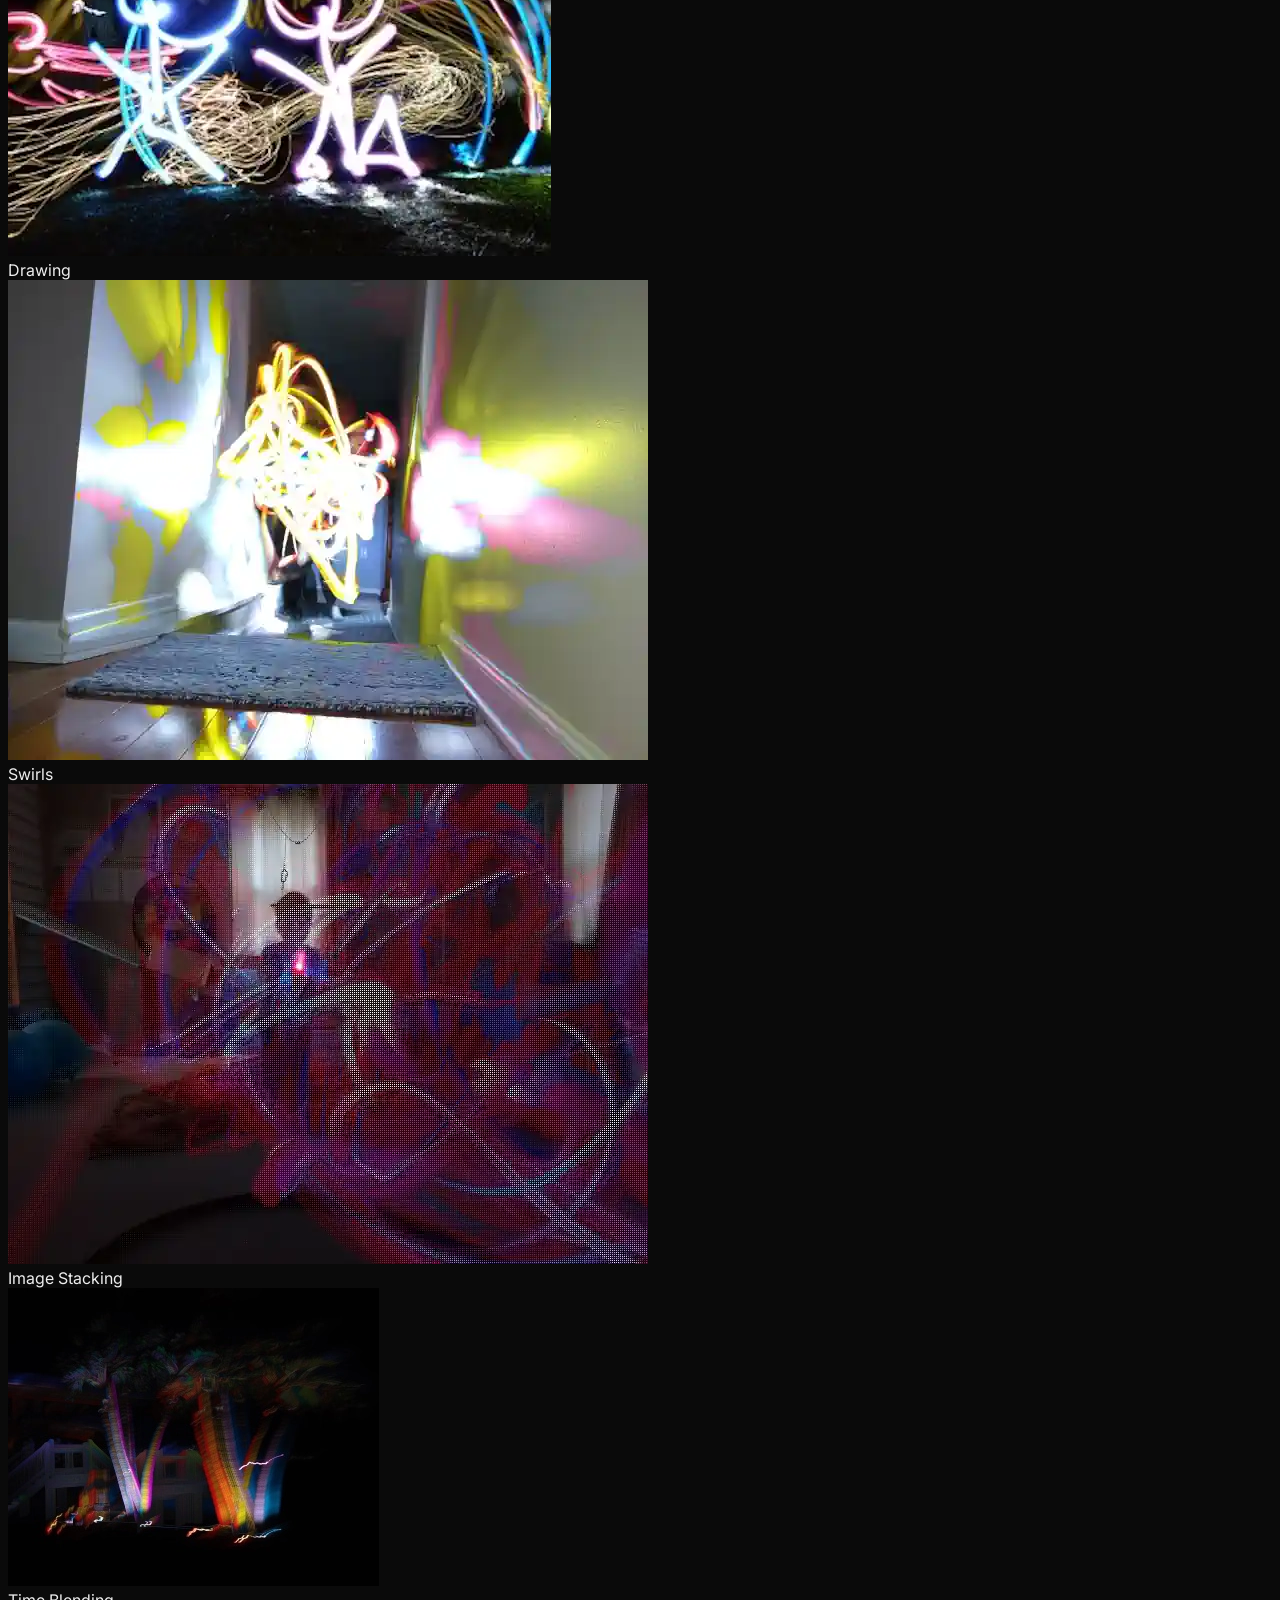
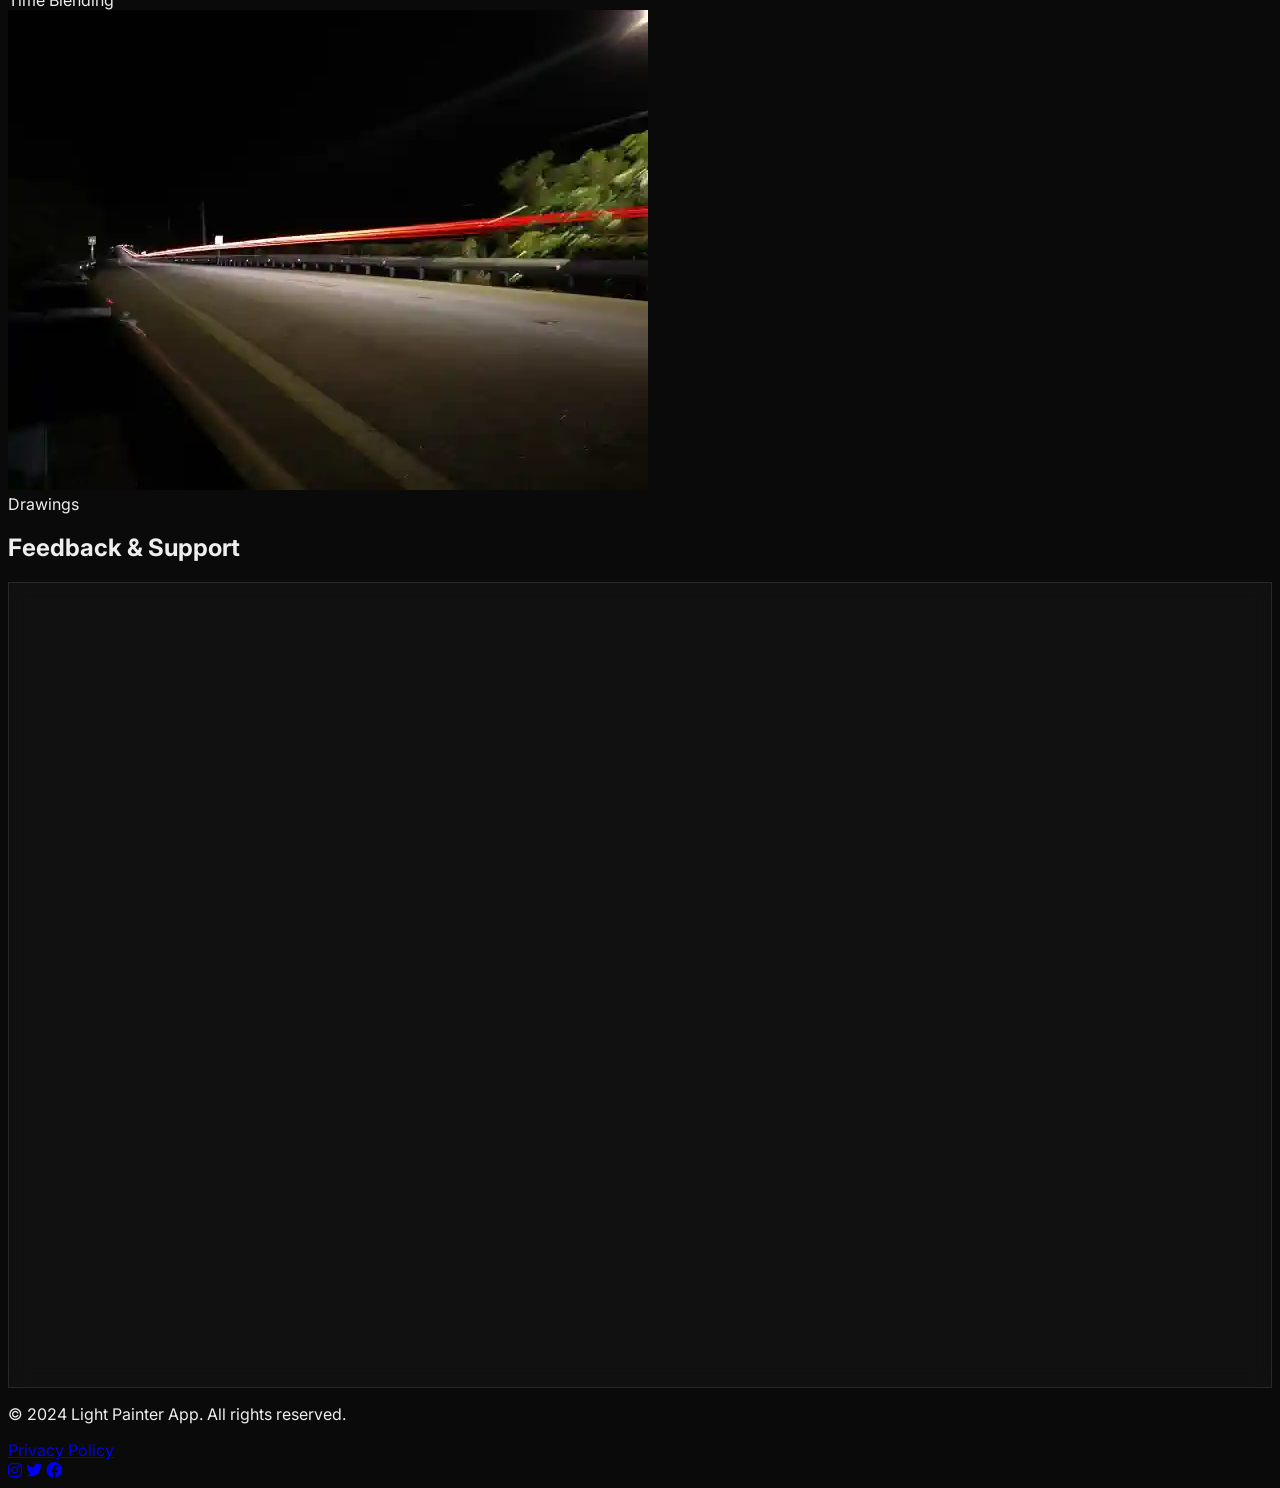
==== commit a03f3501: "Update index.html" ====
--- a/index.html
+++ b/index.html
@@ -60,31 +60,67 @@
             The most intuitive camera app for drawing with light.
         </p>
 
-        <!-- Join Testing Group Form -->
-        <div class="w-full lg:w-3/5 text-left">
-            <label for="testing-email" class="block text-sm font-medium text-gray-300 mb-2 tracking-wide">
+        <!-- Combined Form and Play Store Section -->
+        <!-- Form ID= mG61Hd -->
+        <!-- Form Action= https://docs.google.com/forms/u/0/d/1Xvpp7gPSwctVGF1AmkLjG9T5MISgXPKnVE4Z5WkX92g/formResponse -->
+        <!-- Question Name= YPqjbf -->
+        <!-- Question ID= whsOnd zHQkBf -->
+        <!-- Play Link= https://play.google.com/apps/internaltest/4699602283994706929 -->
+        <div class="w-full max-w-4xl mx-auto bg-black/40 backdrop-blur-md p-6 md:p-8 rounded-3xl border border-white/10 mb-8 flex flex-col items-center justify-center gap-6">
+            
+            <label for="testing-email" class="block text-sm md:text-base font-medium text-gray-300 tracking-wide text-center max-w-lg">
                 Join the testing group by entering the email linked to your Google Play Store account:
             </label>
-            
-            <!-- NOTE: Replace YOUR_FORM_ID_HERE and entry.123456789 with your Google Form action and input IDs -->
-            <form id="mG61Hd" action="https://docs.google.com/forms/u/0/d/1Xvpp7gPSwctVGF1AmkLjG9T5MISgXPKnVE4Z5WkX92g/formResponse" method="POST" target="hidden_iframe" class="relative flex items-center">
-                <input type="email" name="YPqjbf" id="whsOnd zHQkBf" required placeholder="your.email@gmail.com" 
-                    class="w-full bg-white/5 border border-white/20 rounded-xl py-3 pl-4 pr-12 text-white placeholder-gray-500 focus:outline-none focus:border-purple-500 focus:ring-1 focus:ring-purple-500 transition">
+
+            <div class="flex flex-col sm:flex-row items-center justify-center gap-4 sm:gap-6 w-full max-w-2xl">
+                <!-- Join Testing Group Form -->
+                <div class="flex flex-col items-center w-full sm:w-auto">
+                    <form id="mG61Hd" action="https://docs.google.com/forms/u/0/d/1Xvpp7gPSwctVGF1AmkLjG9T5MISgXPKnVE4Z5WkX92g/formResponse" method="POST" target="hidden_iframe" class="relative flex items-center w-64 h-14">
+                        <input type="email" name="YPqjbf" id="whsOnd zHQkBf" required placeholder="your.email@gmail.com" 
+                            class="w-full h-full bg-white/5 border border-white/20 rounded-xl pl-4 pr-12 text-white placeholder-gray-500 focus:outline-none focus:border-purple-500 focus:ring-1 focus:ring-purple-500 transition text-sm">
+                        
+                        <button type="submit" class="absolute right-2 top-1/2 -translate-y-1/2 w-10 h-10 bg-purple-600 hover:bg-purple-500 text-white rounded-lg flex items-center justify-center transition active:scale-95">
+                            <i class="fas fa-arrow-right text-xs"></i>
+                        </button>
+                    </form>
+                    <!-- Modern inline feedback success label replacing alert() -->
+                    <div id="signup-success" class="hidden text-emerald-400 text-xs mt-2 font-medium tracking-wide animate-pulse">
+                        <i class="fas fa-circle-check mr-1"></i> Email registered successfully!
+                    </div>
+                </div>
                 
-                <button type="submit" class="absolute right-2 top-1/2 -translate-y-1/2 w-8 h-8 bg-purple-600 hover:bg-purple-500 text-white rounded-lg flex items-center justify-center transition active:scale-95">
-                    <i class="fas fa-arrow-right text-sm"></i>
-                </button>
-            </form>
+                <!-- Google Play Link styled to perfectly match input container -->
+                <div class="w-64 h-14 flex items-center justify-center overflow-hidden rounded-xl border border-white/10 bg-black hover:border-white/20 hover:scale-105 active:scale-95 transition-all">
+                    <a href="https://play.google.com/apps/internaltest/4699602283994706929" class="h-full w-full flex items-center justify-center">
+                        <img src="https://play.google.com/intl/en_us/badges/static/images/badges/en_badge_web_generic.png" alt="Get it on Google Play" class="h-[145%] max-w-none object-contain select-none pointer-events-none">
+                    </a>
+                </div>
+            </div>
             
             <!-- Hidden iframe to process submission silently without forcing redirection -->
-            <iframe name="hidden_iframe" id="hidden_iframe" style="display:none;" onload="if(typeof submitted !== 'undefined' && submitted) { alert('Thank you! Your email has been submitted to the testing group.'); document.getElementById('testerForm').reset(); }"></iframe>
-            <script>let submitted = false; document.getElementById('testerForm').onsubmit = function() { submitted = true; }</script>
-        </div>
+            <iframe name="hidden_iframe" id="hidden_iframe" style="display:none;" onload="handleIframeLoad()"></iframe>
+            <script>
+                let submitted = false; 
+                document.getElementById('testerForm').onsubmit = function() { 
+                    submitted = true; 
+                }
+                function handleIframeLoad() {
+                    if(submitted) {
+                        const successLabel = document.getElementById('signup-success');
+                        if(successLabel) {
+                            successLabel.classList.remove('hidden');
+                            setTimeout(() => {
+                                successLabel.classList.add('hidden');
+                            }, 6000);
+                        }
+                        document.getElementById('testerForm').reset();
+                        submitted = false;
+                    }
+                }
+            </script>
+        </div>
+
         
-        <a href="https://docs.google.com/forms/d/e/1FAIpQLSd_mXb9Lt8MtCUWih1l3fJoWRvL4u-zoL5qfTIYokaX5sVKKQ/viewform?usp=publish-editor
-        <a href="https://play.google.com/apps/internaltest/4699602283994706929" class="transition transform hover:scale-105 active:scale-95">
-            <img src="https://play.google.com/intl/en_us/badges/static/images/badges/en_badge_web_generic.png" alt="Get it on Google Play" class="h-20">
-        </a>
     </header>
 
     <!-- Features -->
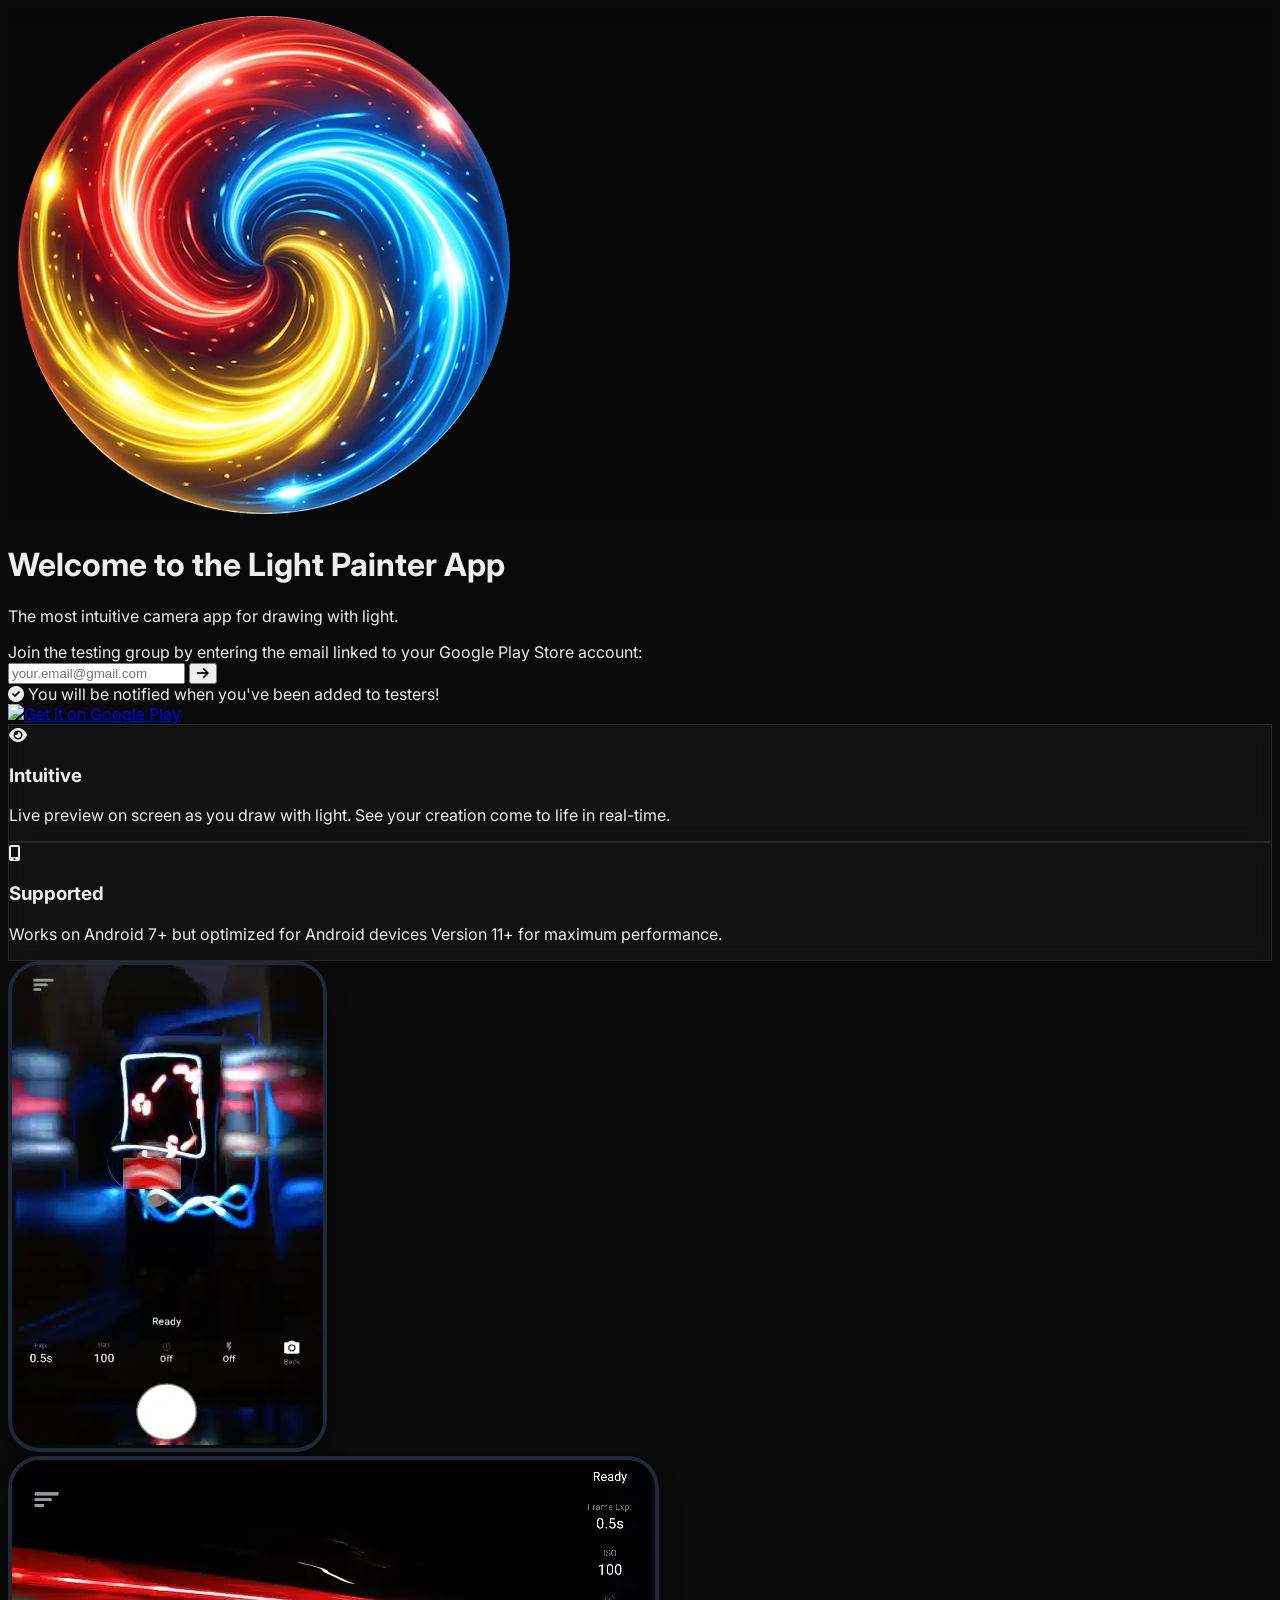
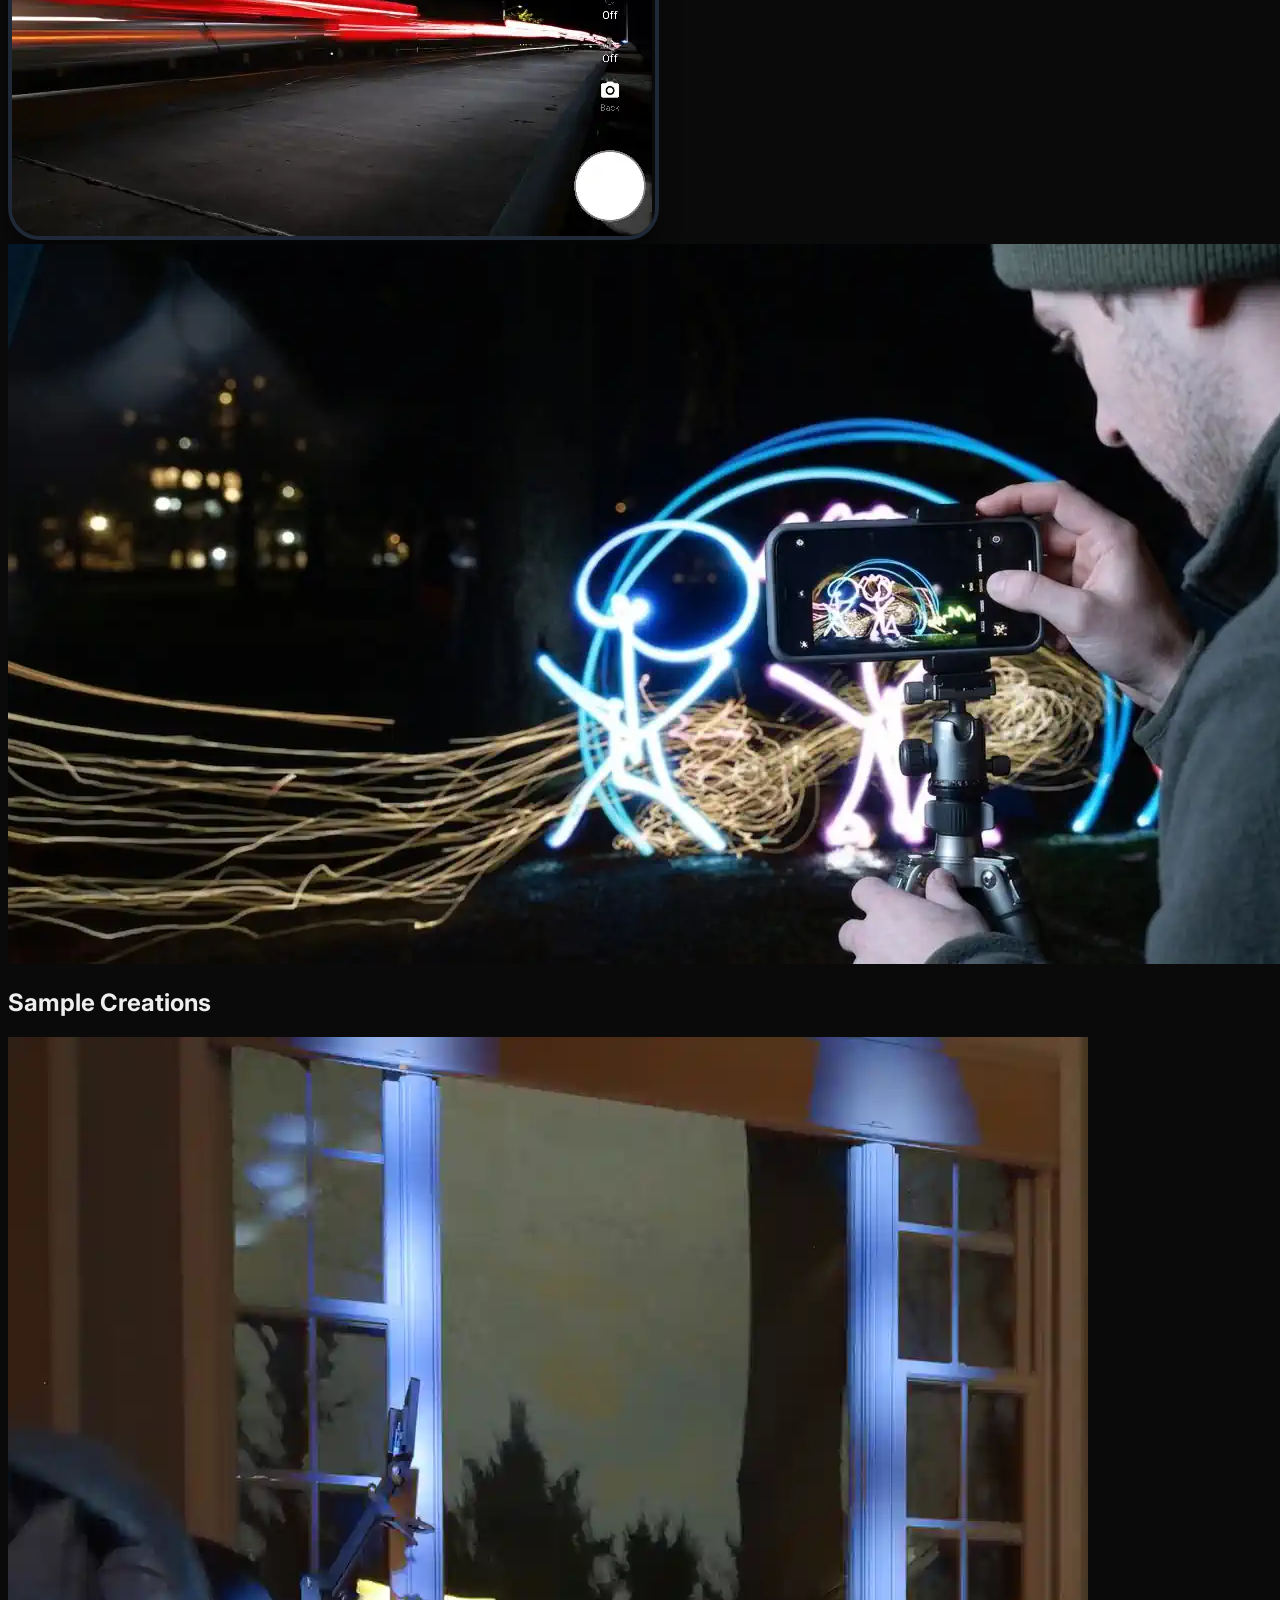
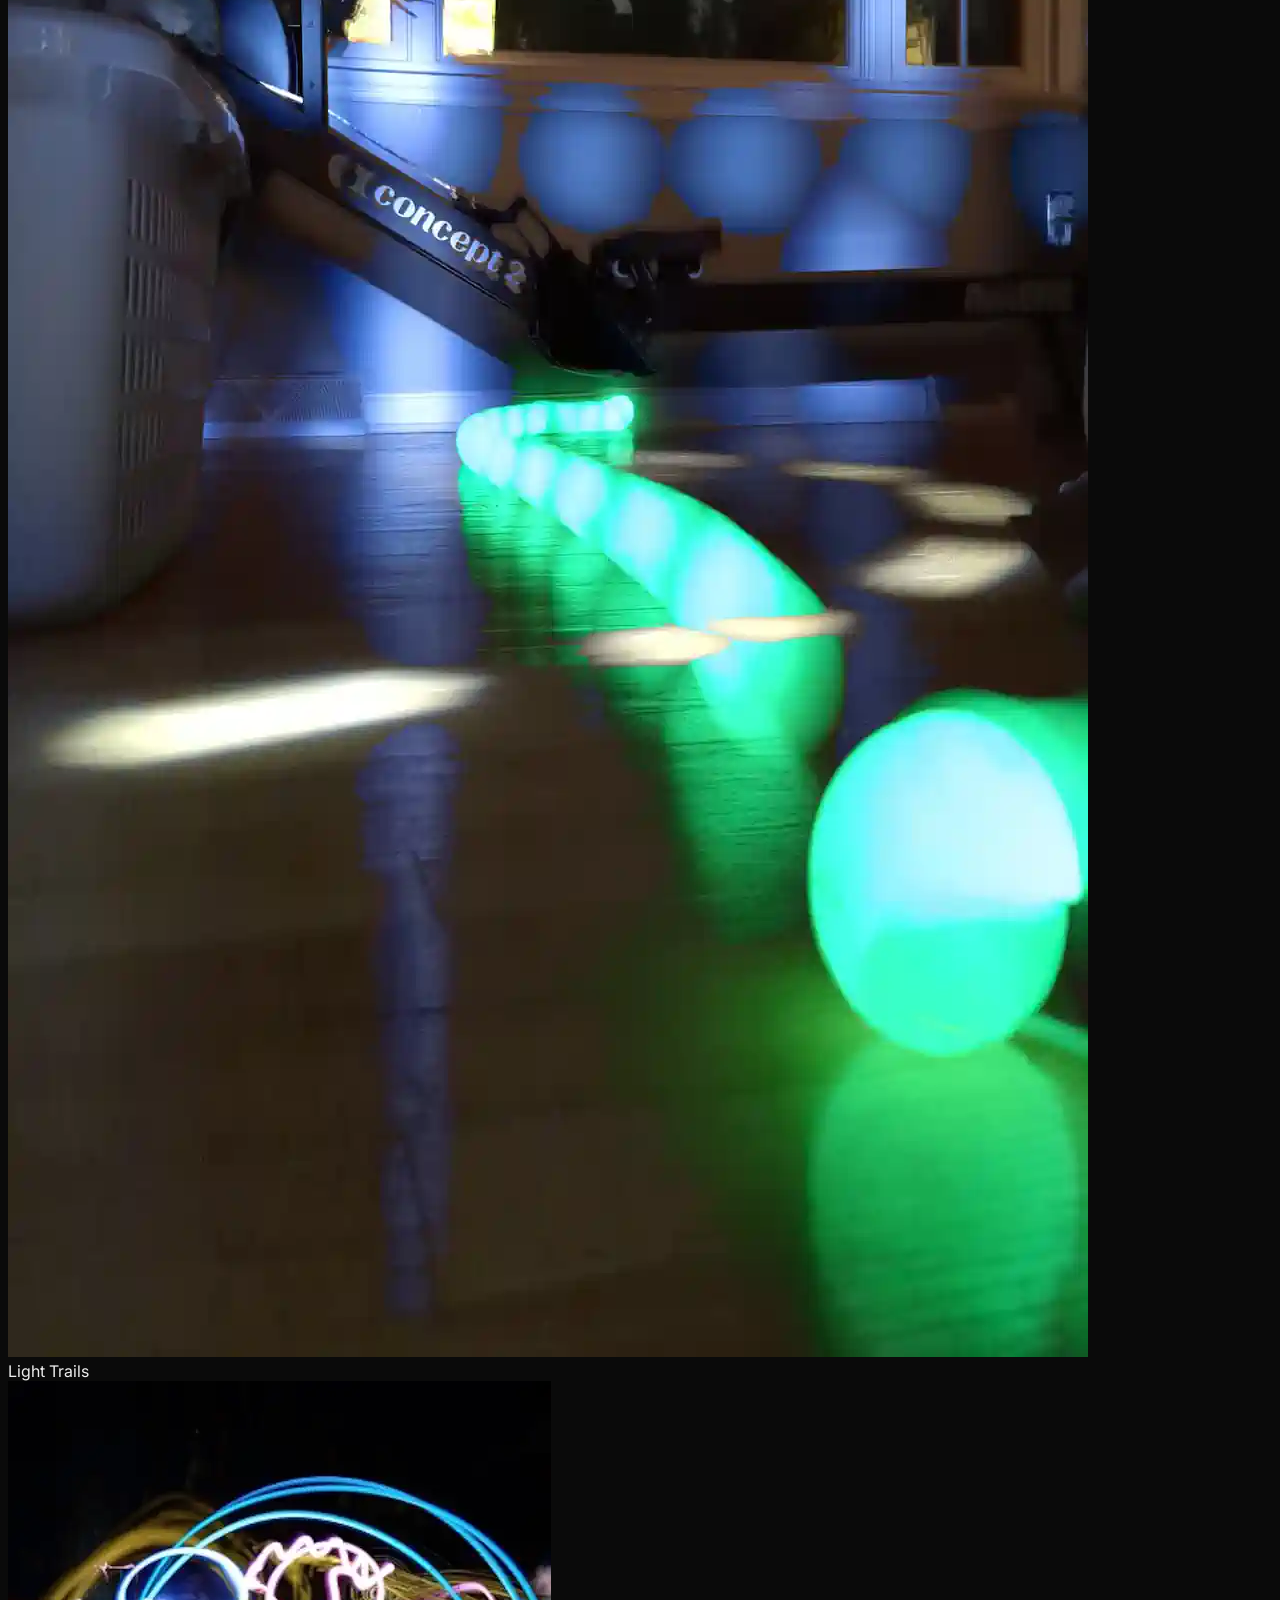
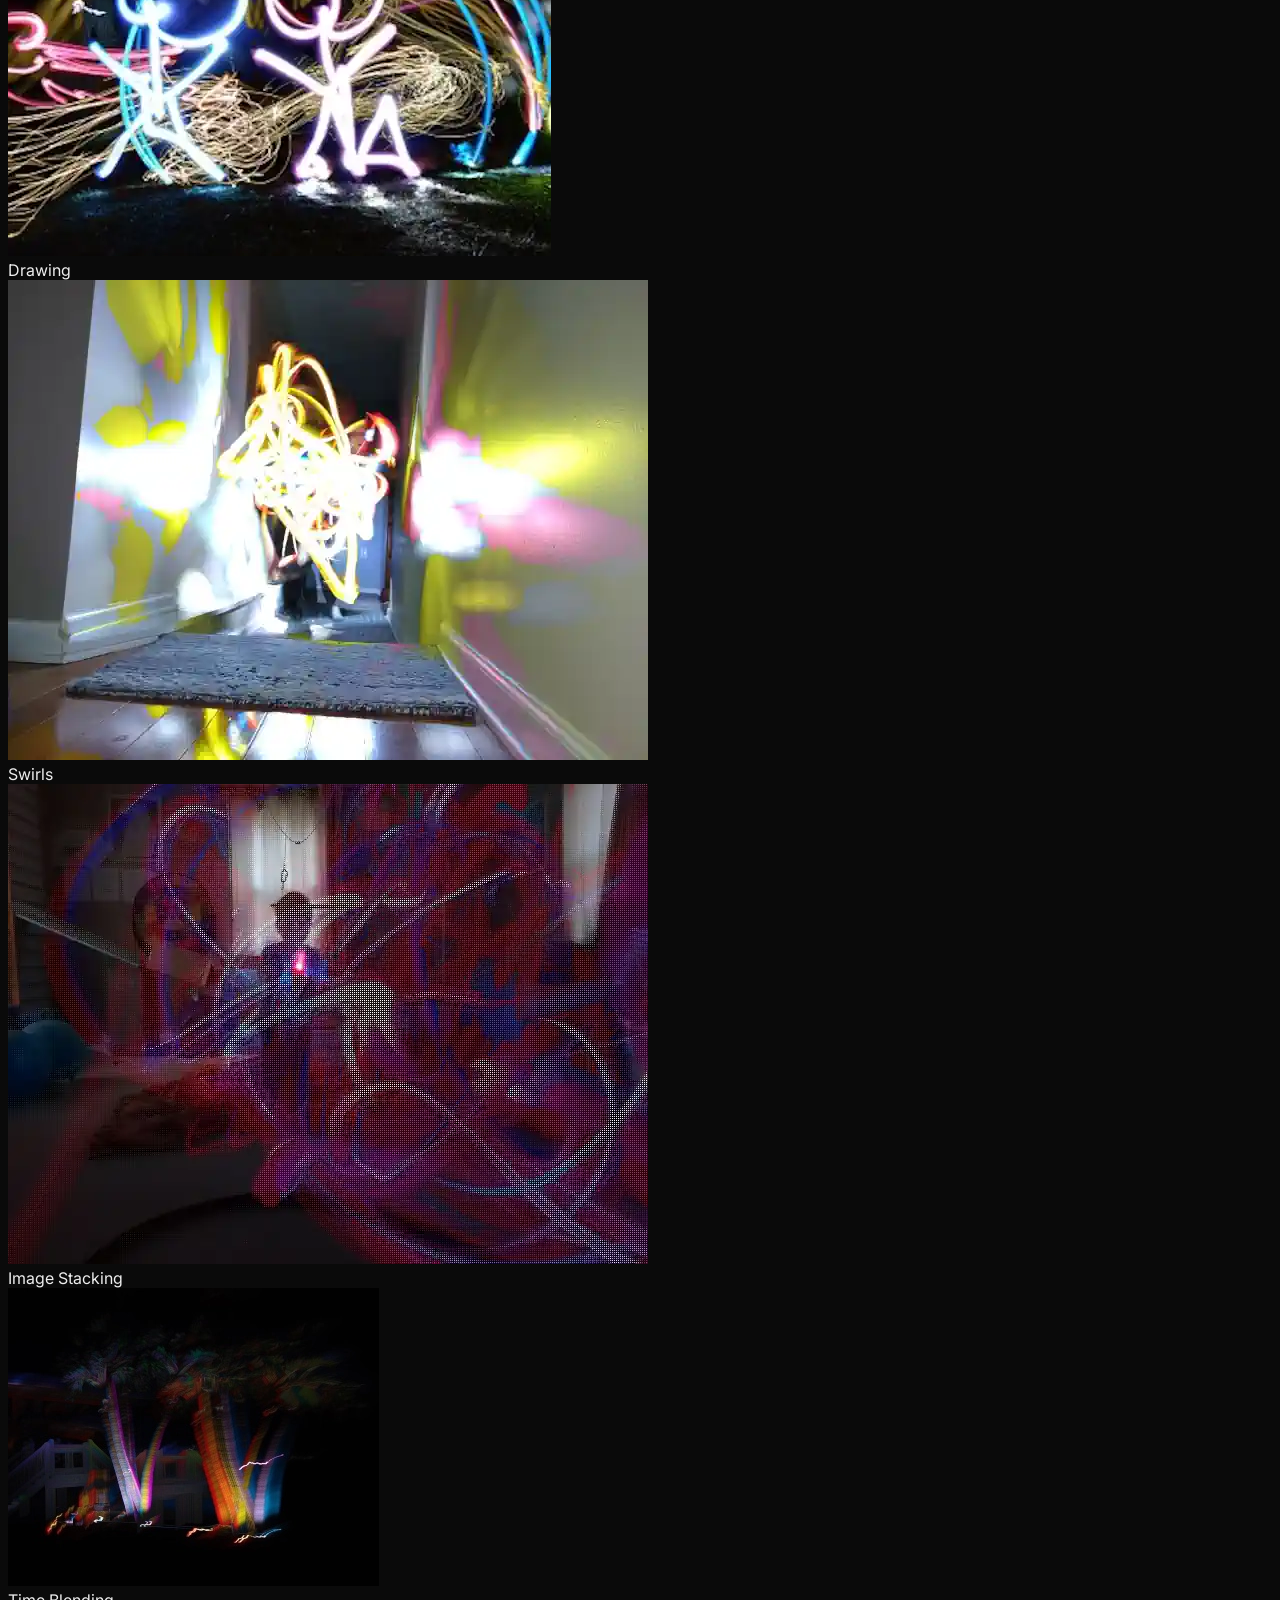
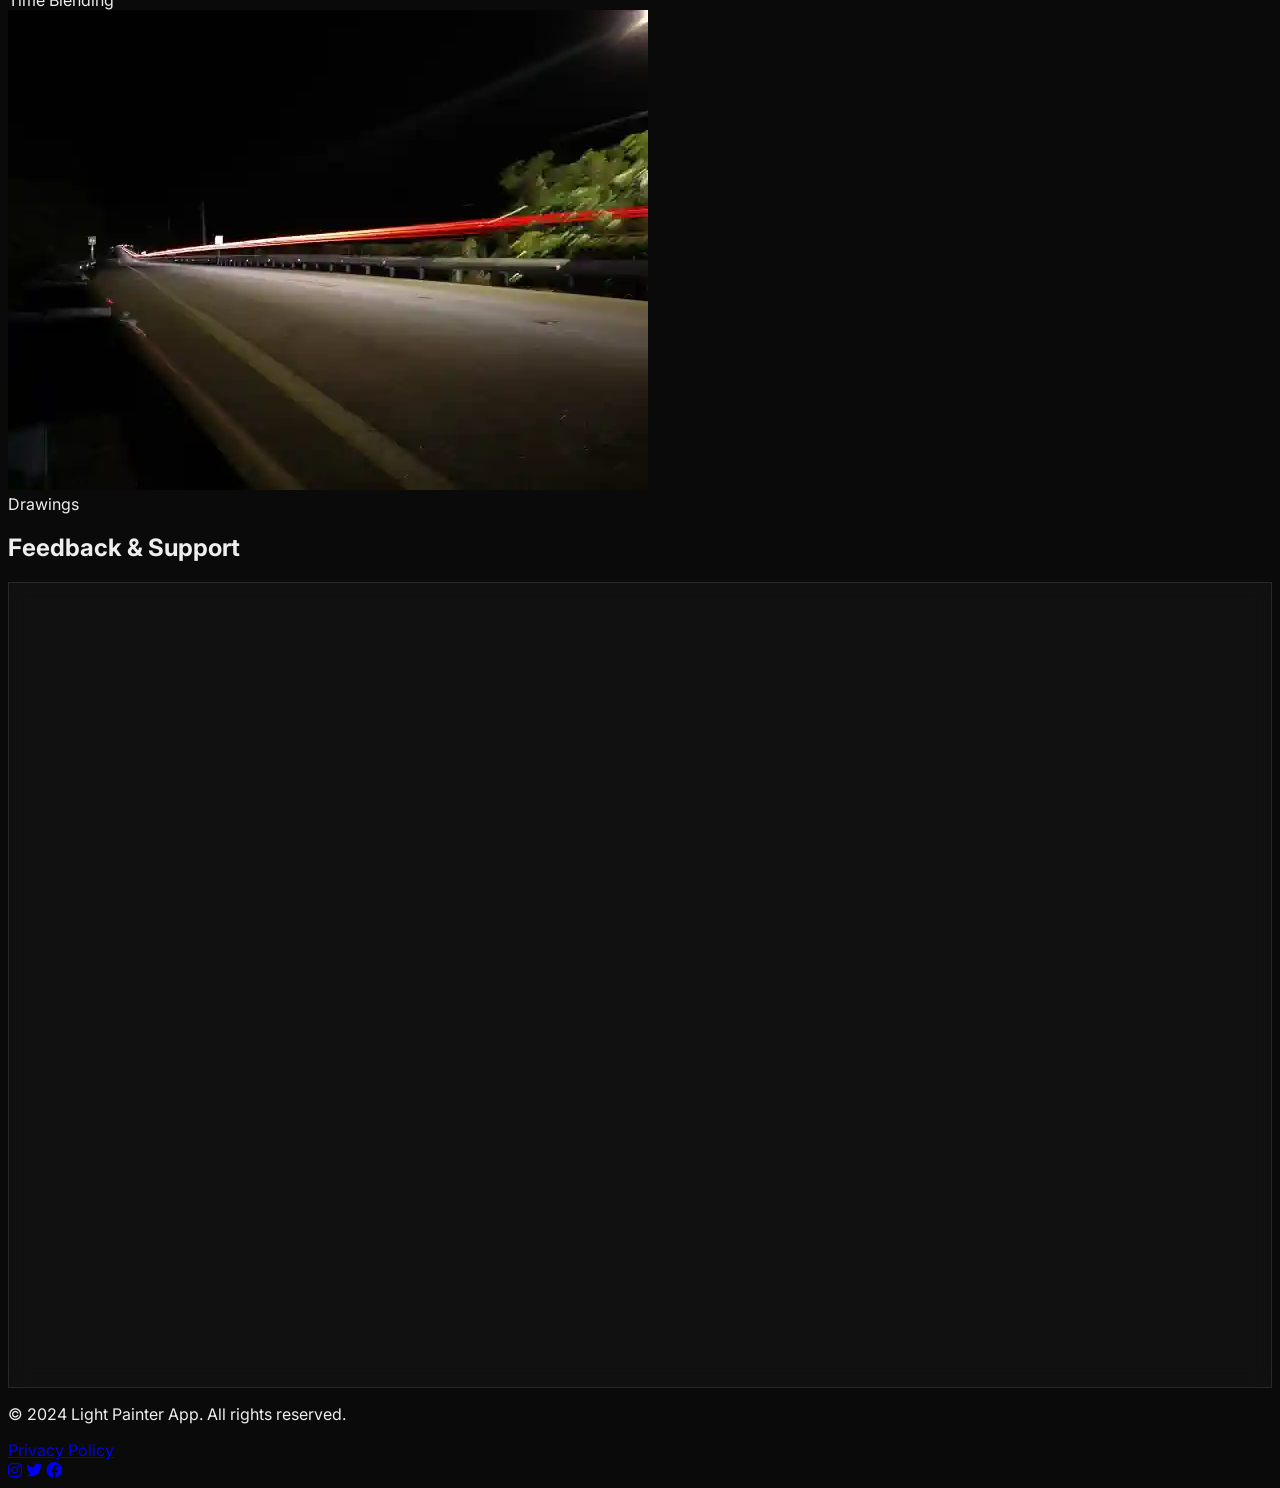
==== commit 32b40a01: "Update index.html" ====
--- a/index.html
+++ b/index.html
@@ -63,8 +63,8 @@
         <!-- Combined Form and Play Store Section -->
         <!-- Form ID= mG61Hd -->
         <!-- Form Action= https://docs.google.com/forms/u/0/d/1Xvpp7gPSwctVGF1AmkLjG9T5MISgXPKnVE4Z5WkX92g/formResponse -->
-        <!-- Question Name= YPqjbf -->
-        <!-- Question ID= whsOnd zHQkBf -->
+        <!-- Question Name= YPqjbf , entry.1399430129 -->
+        <!-- Question ID= whsOnd zHQkBf, Email -->
         <!-- Play Link= https://play.google.com/apps/internaltest/4699602283994706929 -->
         <div class="w-full max-w-4xl mx-auto bg-black/40 backdrop-blur-md p-6 md:p-8 rounded-3xl border border-white/10 mb-8 flex flex-col items-center justify-center gap-6">
             
@@ -75,8 +75,8 @@
             <div class="flex flex-col sm:flex-row items-center justify-center gap-4 sm:gap-6 w-full max-w-2xl">
                 <!-- Join Testing Group Form -->
                 <div class="flex flex-col items-center w-full sm:w-auto">
-                    <form id="mG61Hd" action="https://docs.google.com/forms/u/0/d/1Xvpp7gPSwctVGF1AmkLjG9T5MISgXPKnVE4Z5WkX92g/formResponse" method="POST" target="hidden_iframe" class="relative flex items-center w-64 h-14">
-                        <input type="email" name="YPqjbf" id="whsOnd zHQkBf" required placeholder="your.email@gmail.com" 
+                    <form id="testerForm" action="https://docs.google.com/forms/u/0/d/1Xvpp7gPSwctVGF1AmkLjG9T5MISgXPKnVE4Z5WkX92g/formResponse" method="POST" target="hidden_iframe" class="relative flex items-center w-64 h-14">
+                        <input type="email" name="entry.1399430129" id="Email" required placeholder="your.email@gmail.com" 
                             class="w-full h-full bg-white/5 border border-white/20 rounded-xl pl-4 pr-12 text-white placeholder-gray-500 focus:outline-none focus:border-purple-500 focus:ring-1 focus:ring-purple-500 transition text-sm">
                         
                         <button type="submit" class="absolute right-2 top-1/2 -translate-y-1/2 w-10 h-10 bg-purple-600 hover:bg-purple-500 text-white rounded-lg flex items-center justify-center transition active:scale-95">
@@ -85,7 +85,7 @@
                     </form>
                     <!-- Modern inline feedback success label replacing alert() -->
                     <div id="signup-success" class="hidden text-emerald-400 text-xs mt-2 font-medium tracking-wide animate-pulse">
-                        <i class="fas fa-circle-check mr-1"></i> Email registered successfully!
+                        <i class="fas fa-circle-check mr-1"></i> You will be notified when you've been added to testers!
                     </div>
                 </div>
                 
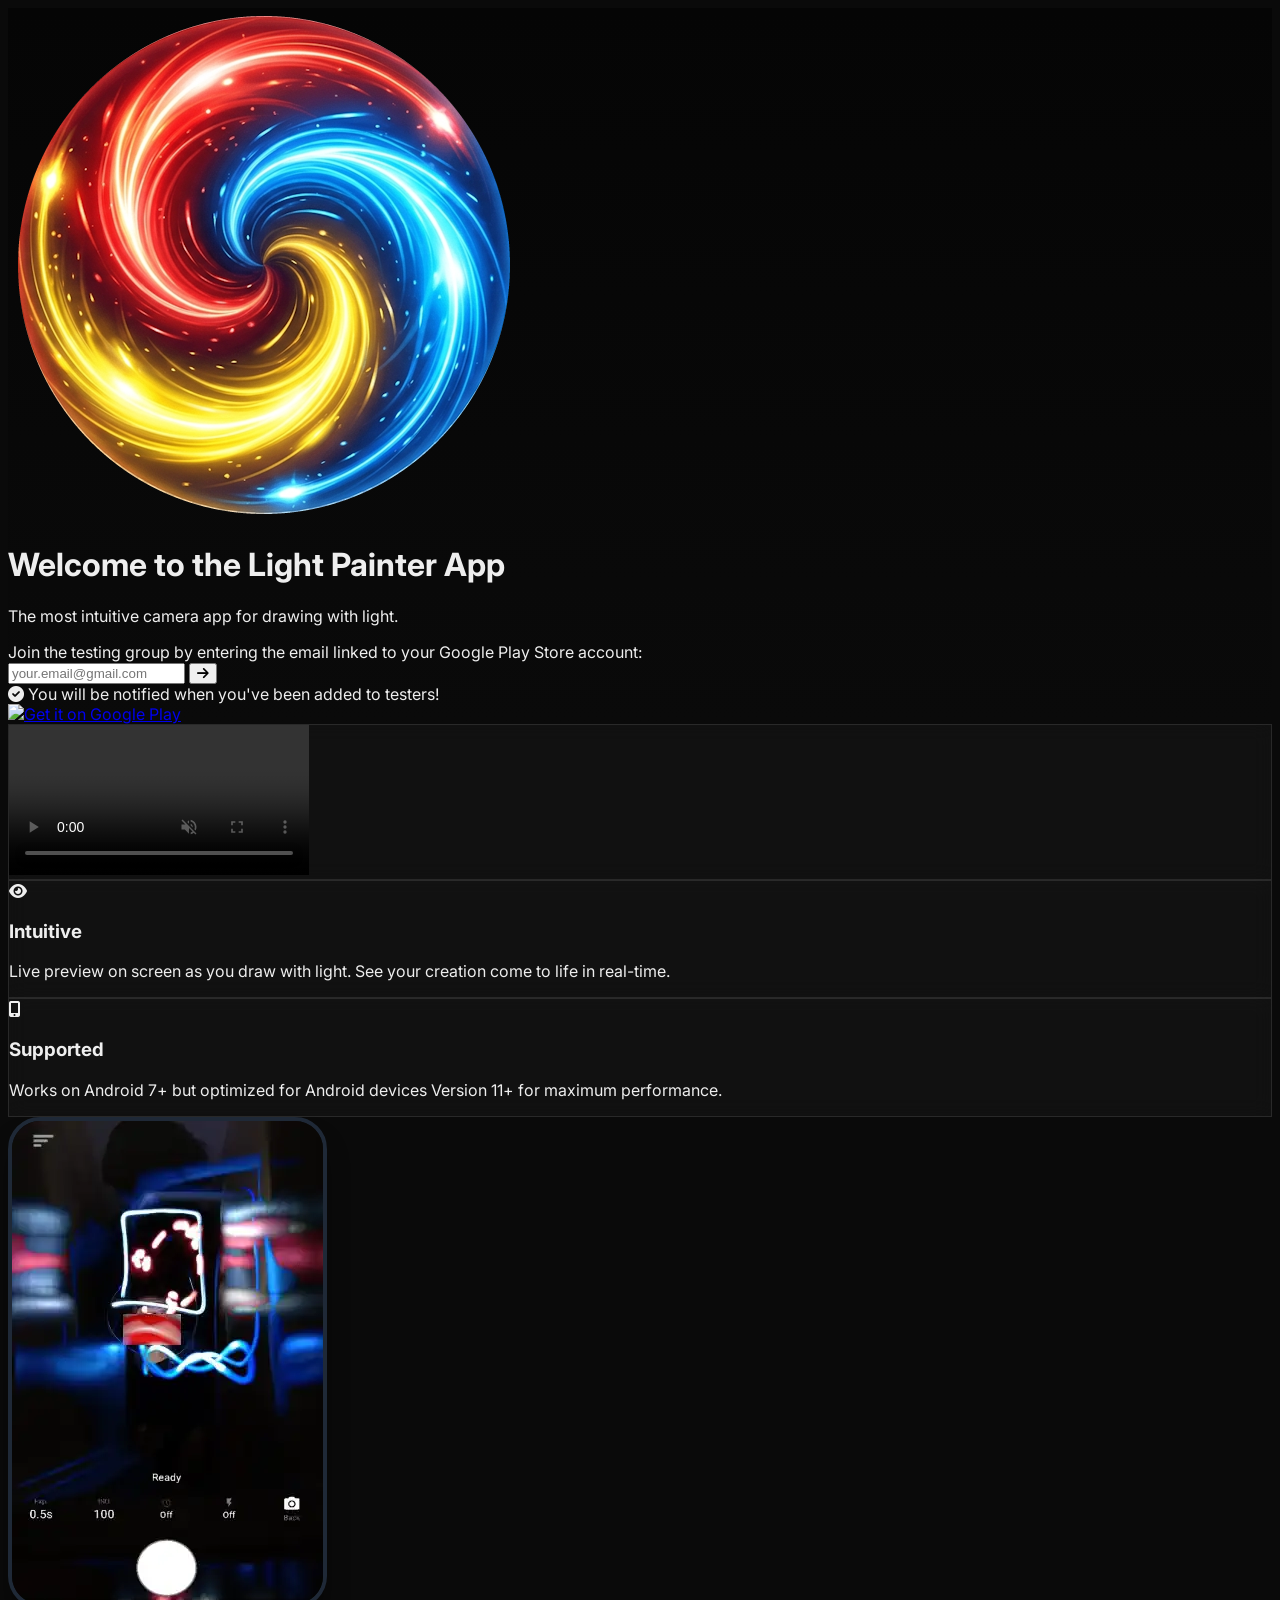
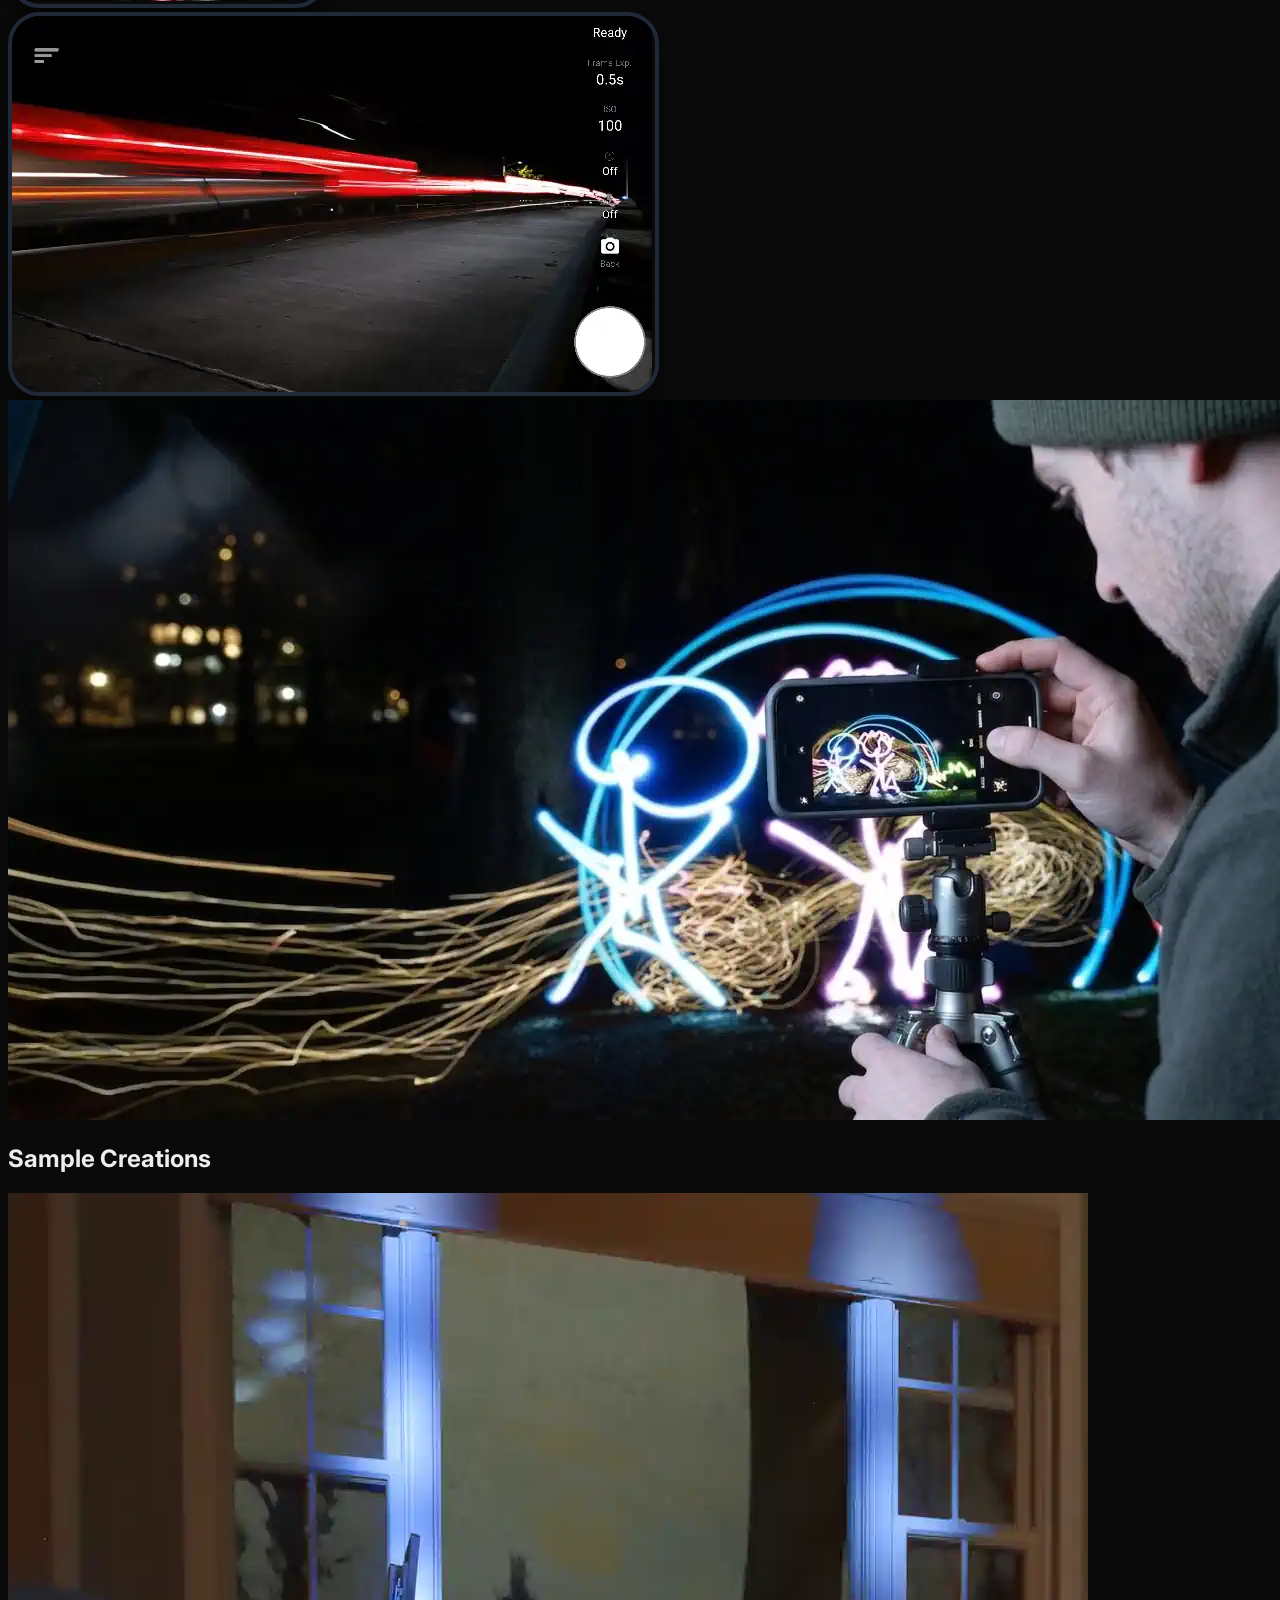
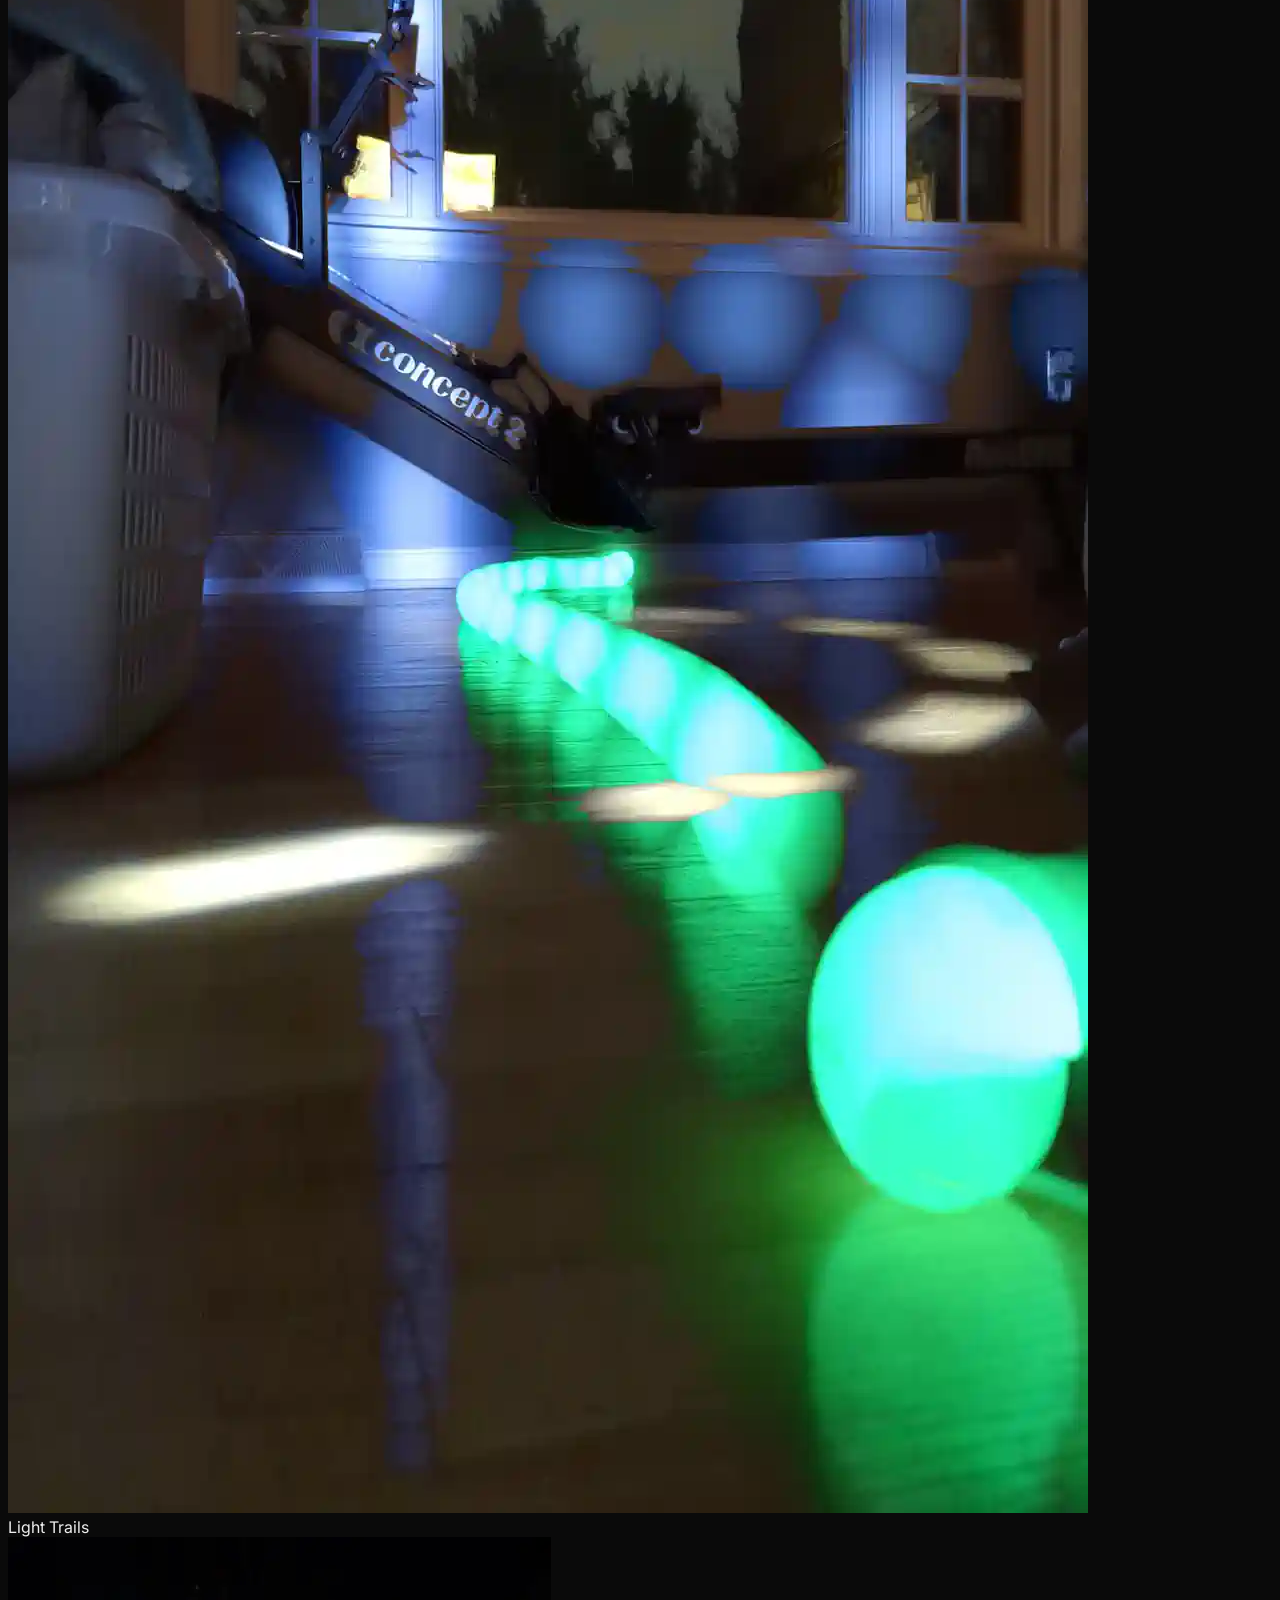
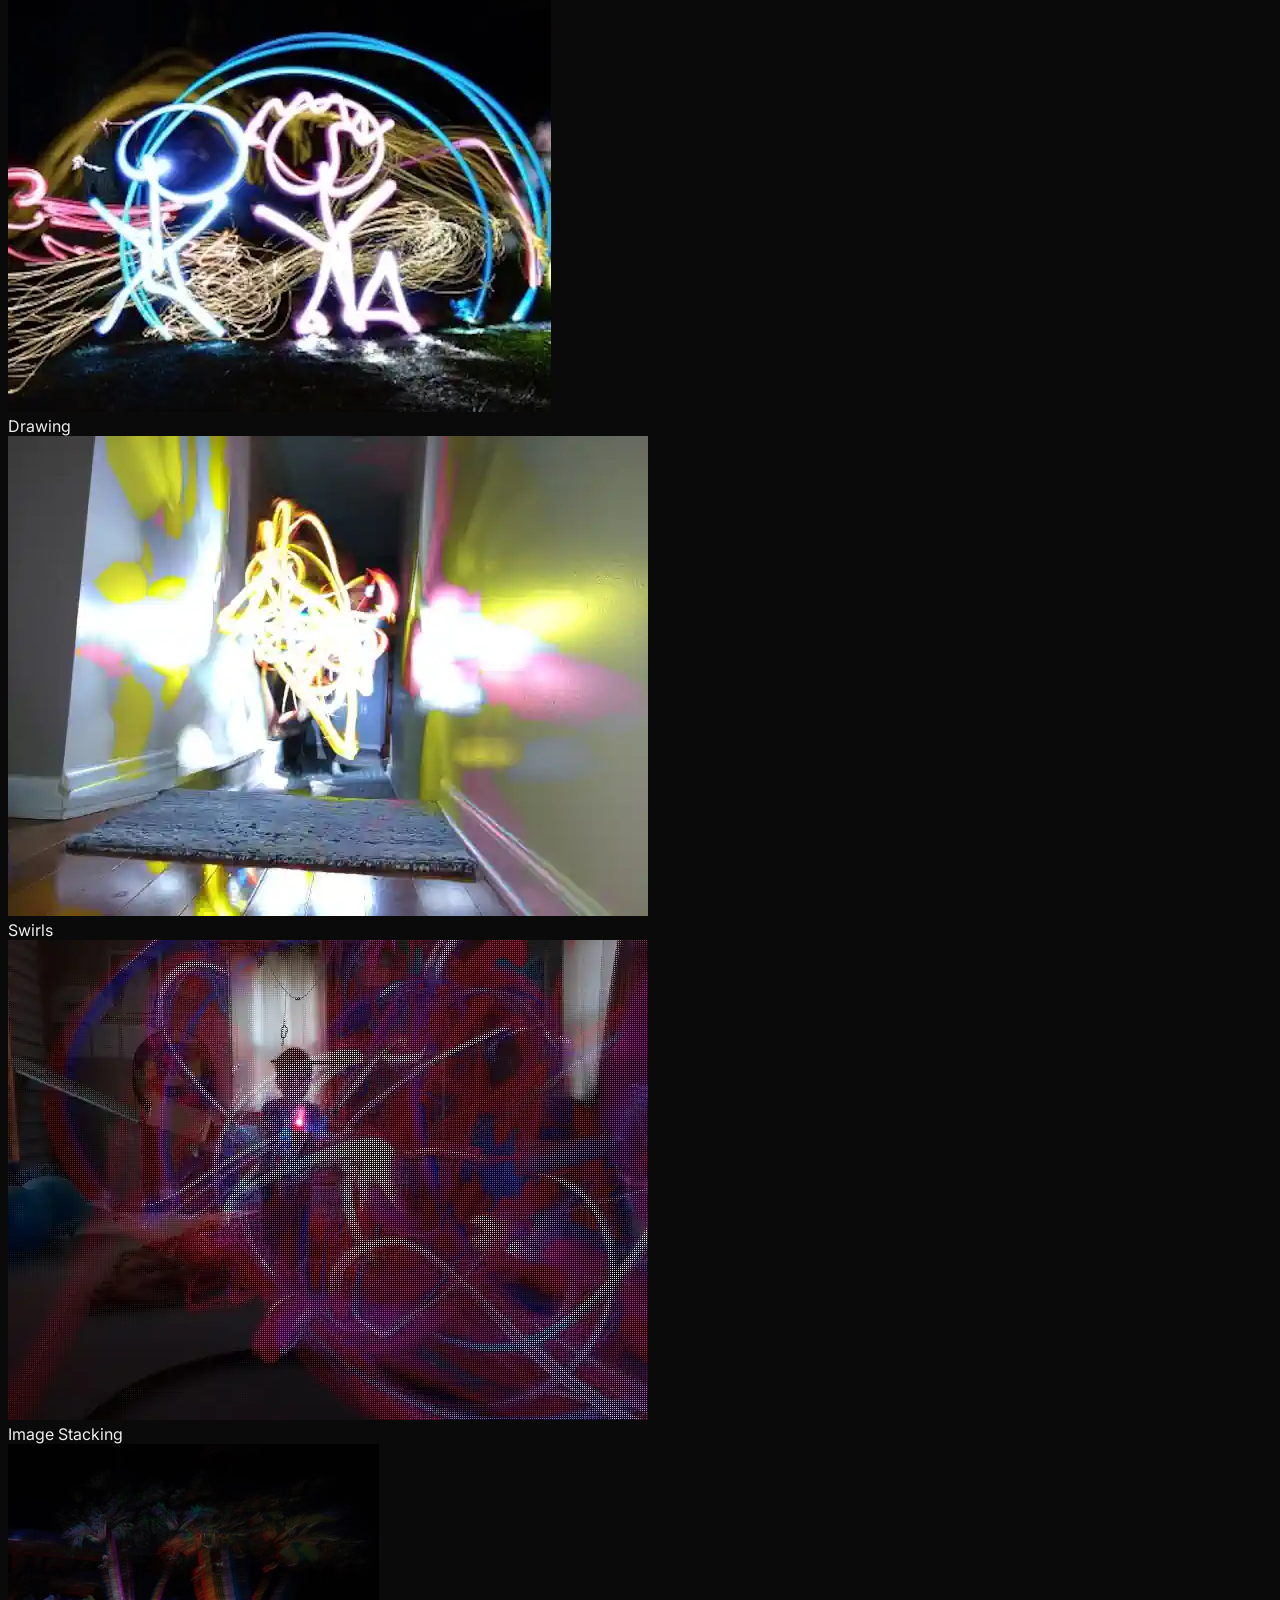
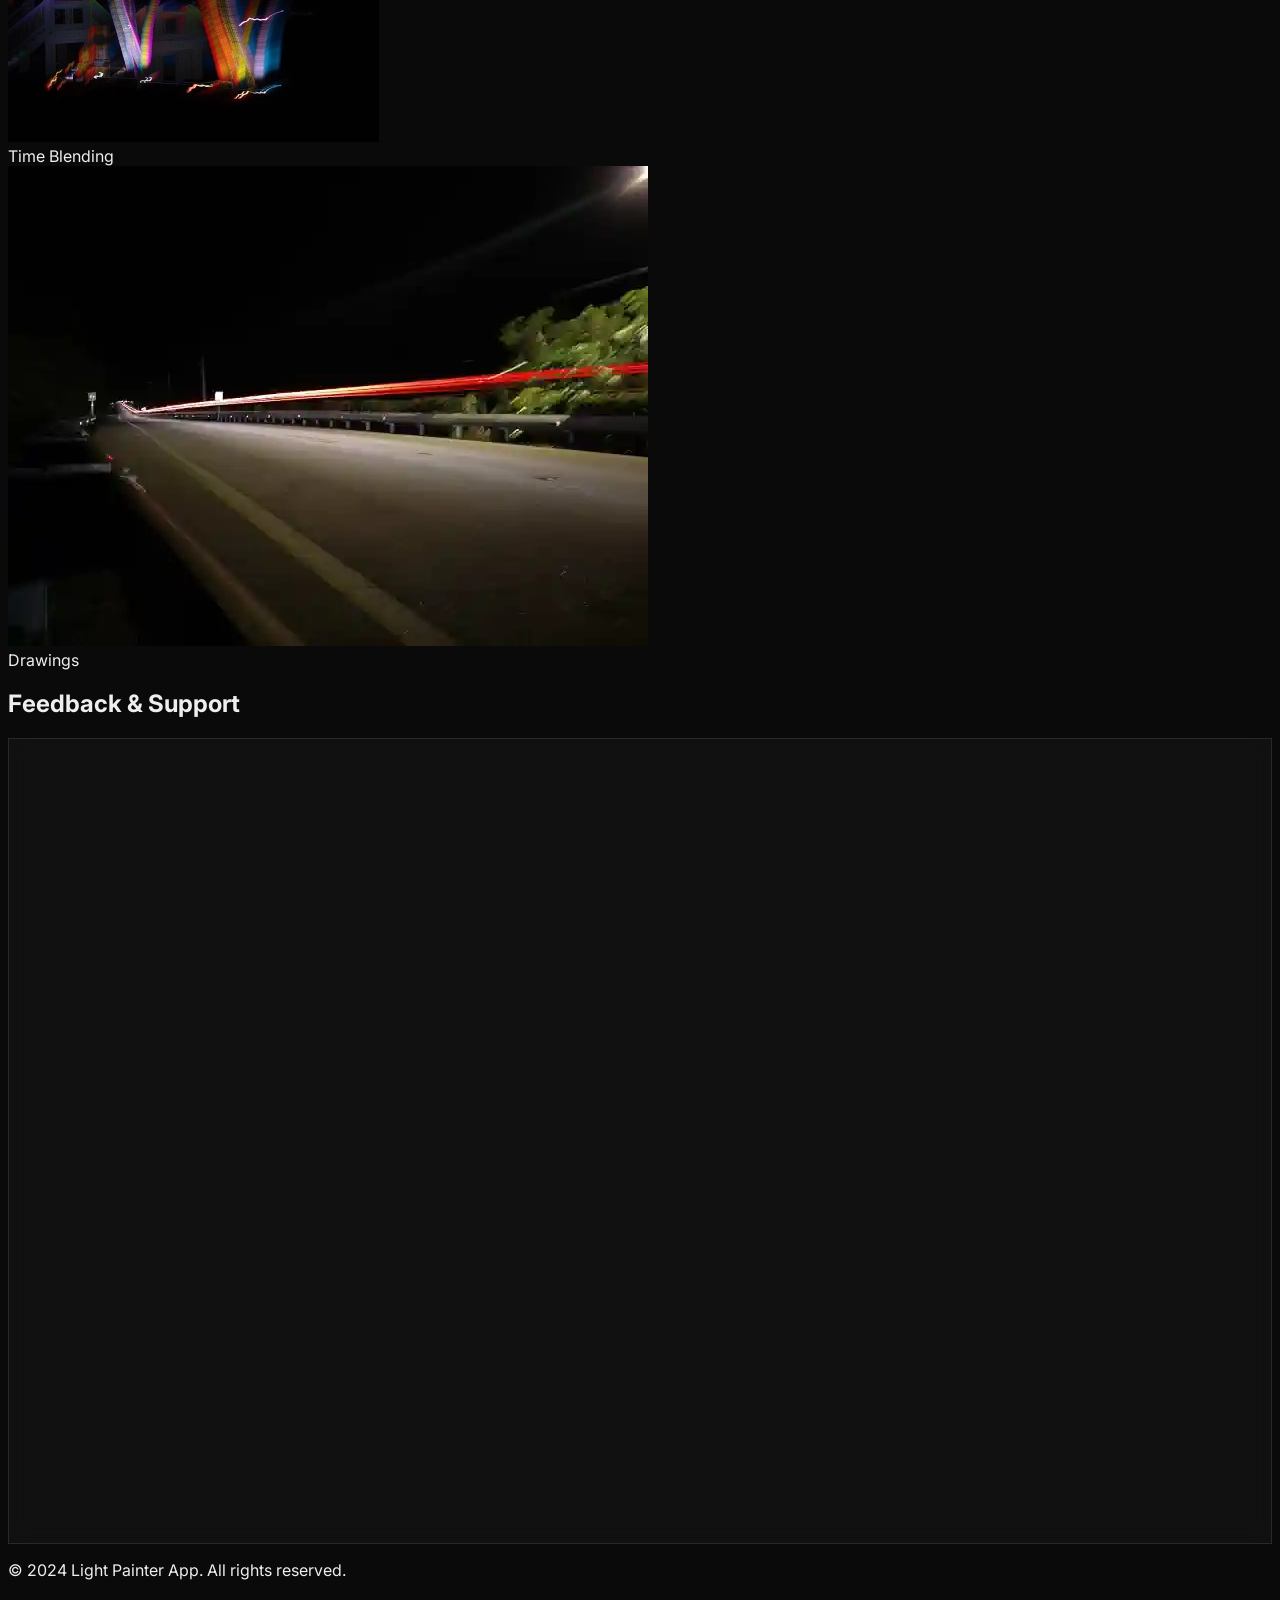
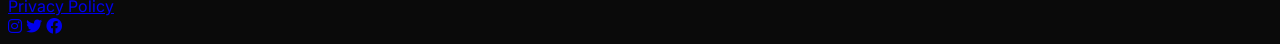
==== commit 22795b3c: "Update index.html" ====
--- a/index.html
+++ b/index.html
@@ -123,6 +123,25 @@
         
     </header>
 
+    
+    <!-- App Demo Video Section -->
+    <section class="max-w-5xl mx-auto px-6 py-6">
+        <div class="rounded-3xl overflow-hidden glass-panel border border-white/10 shadow-2xl relative">
+            <video 
+                class="w-full h-auto object-cover aspect-[1816/952] block" 
+                autoplay 
+                muted 
+                loop 
+                playsinline 
+                controls>
+                <!-- Replace with your actual video file path once uploaded -->
+                <source src="./images/DemoVideo.mp4" type="video/mp4">
+                Your browser does not support the video tag.
+            </video>
+        </div>
+    </section>
+
+    
     <!-- Features -->
     <section class="max-w-5xl mx-auto px-6 py-16">
         <div class="grid md:grid-cols-2 gap-8">
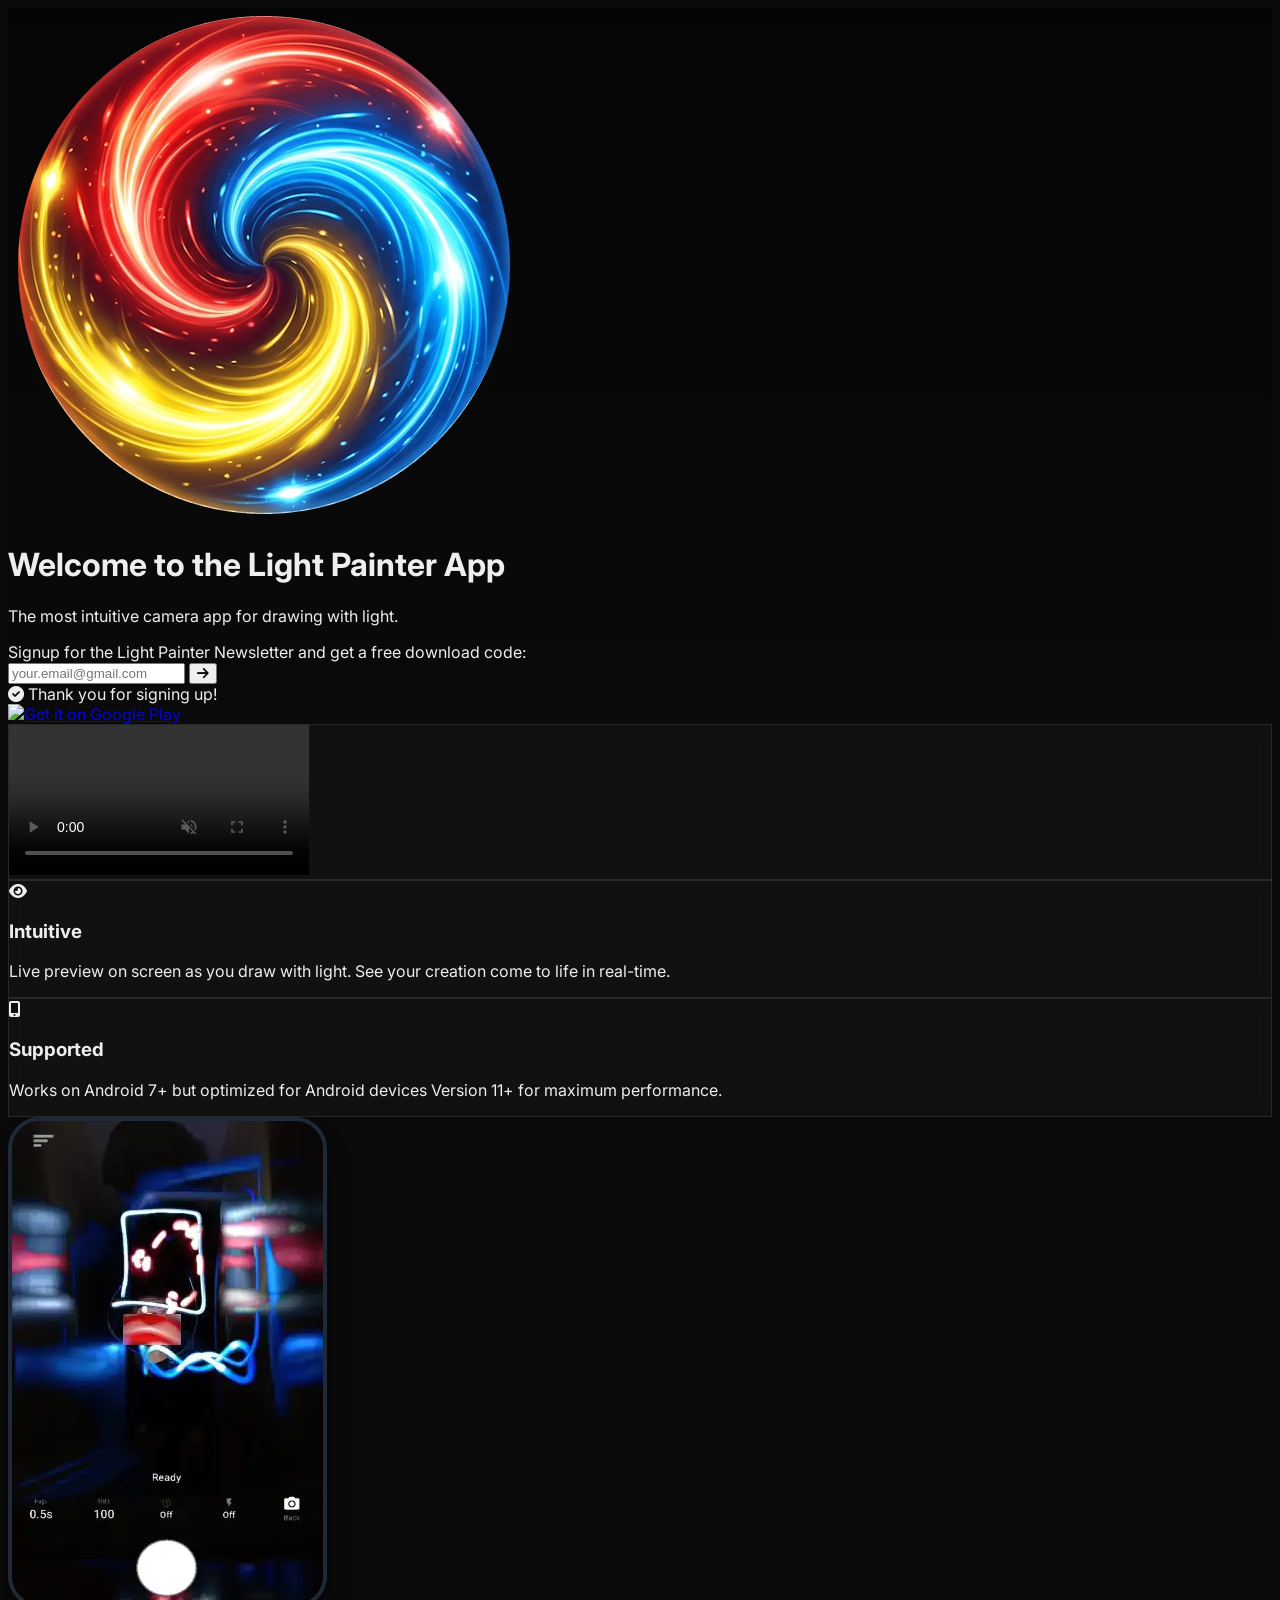
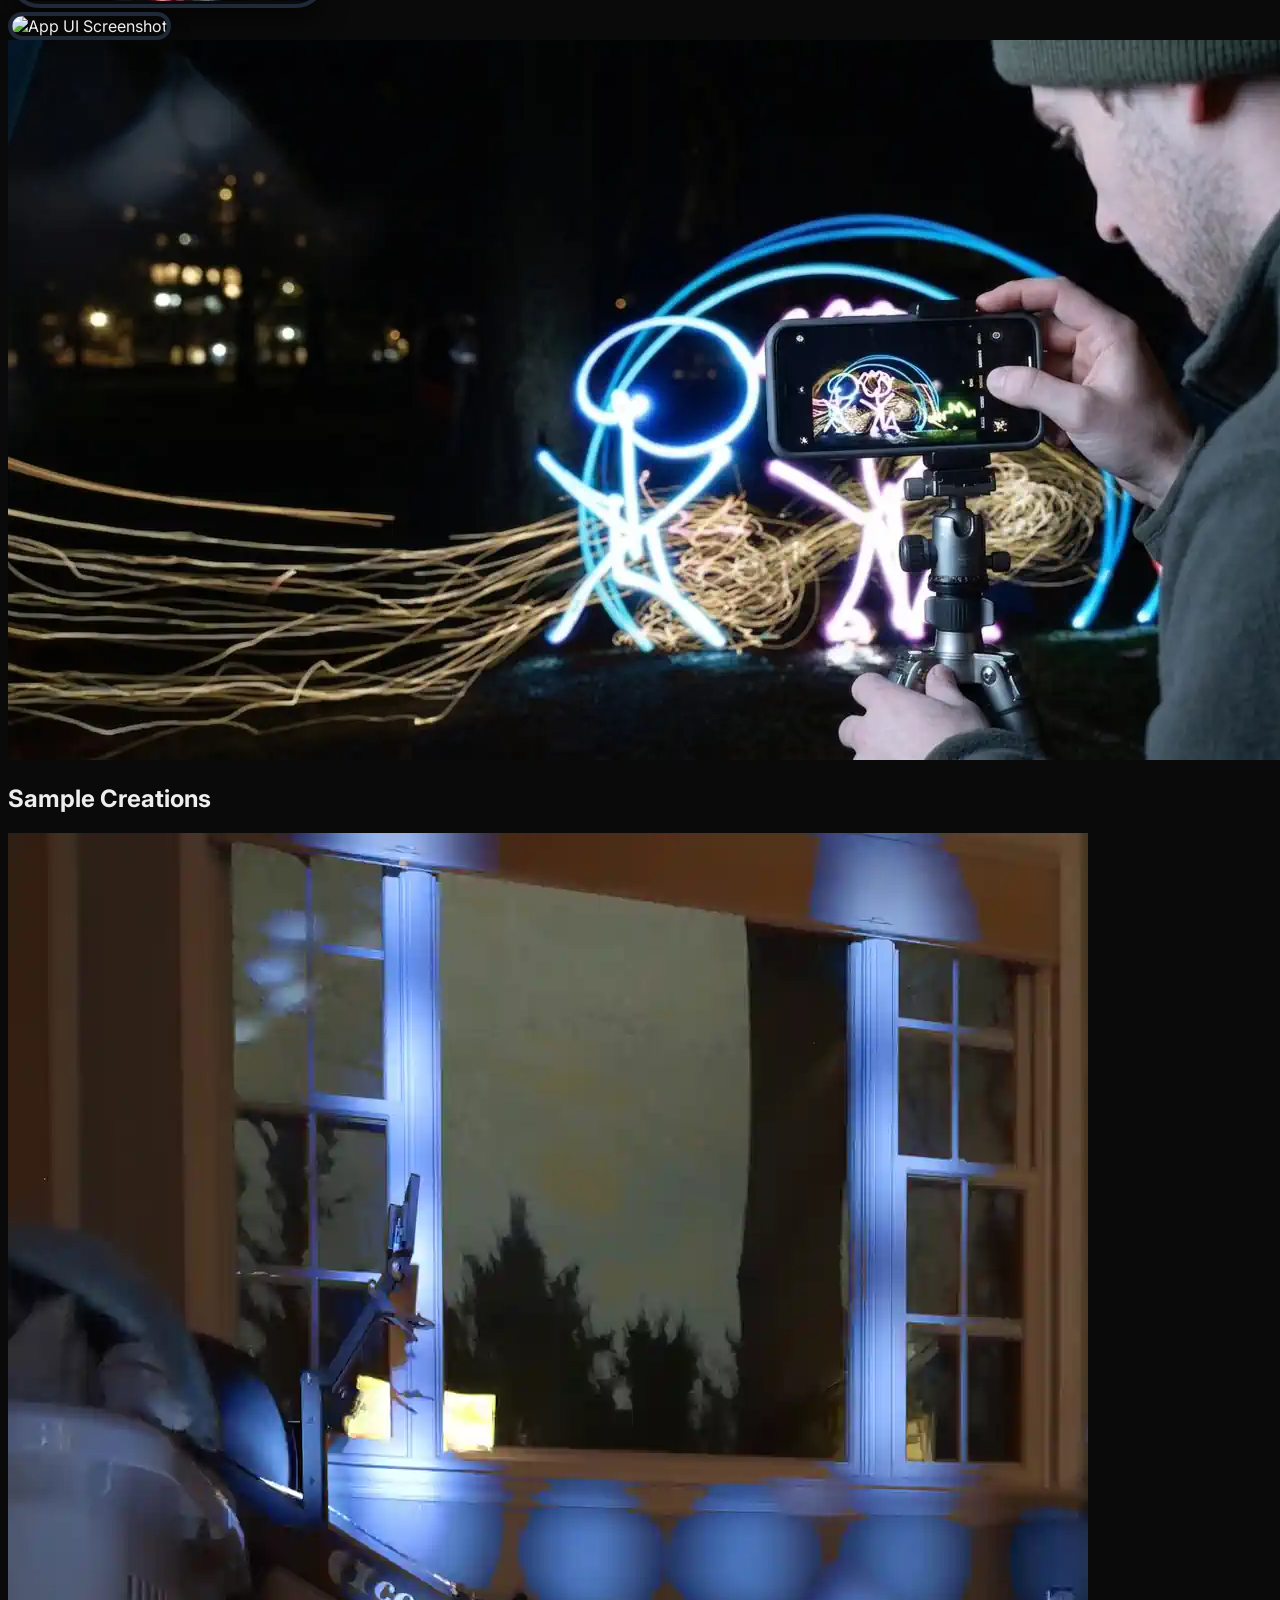
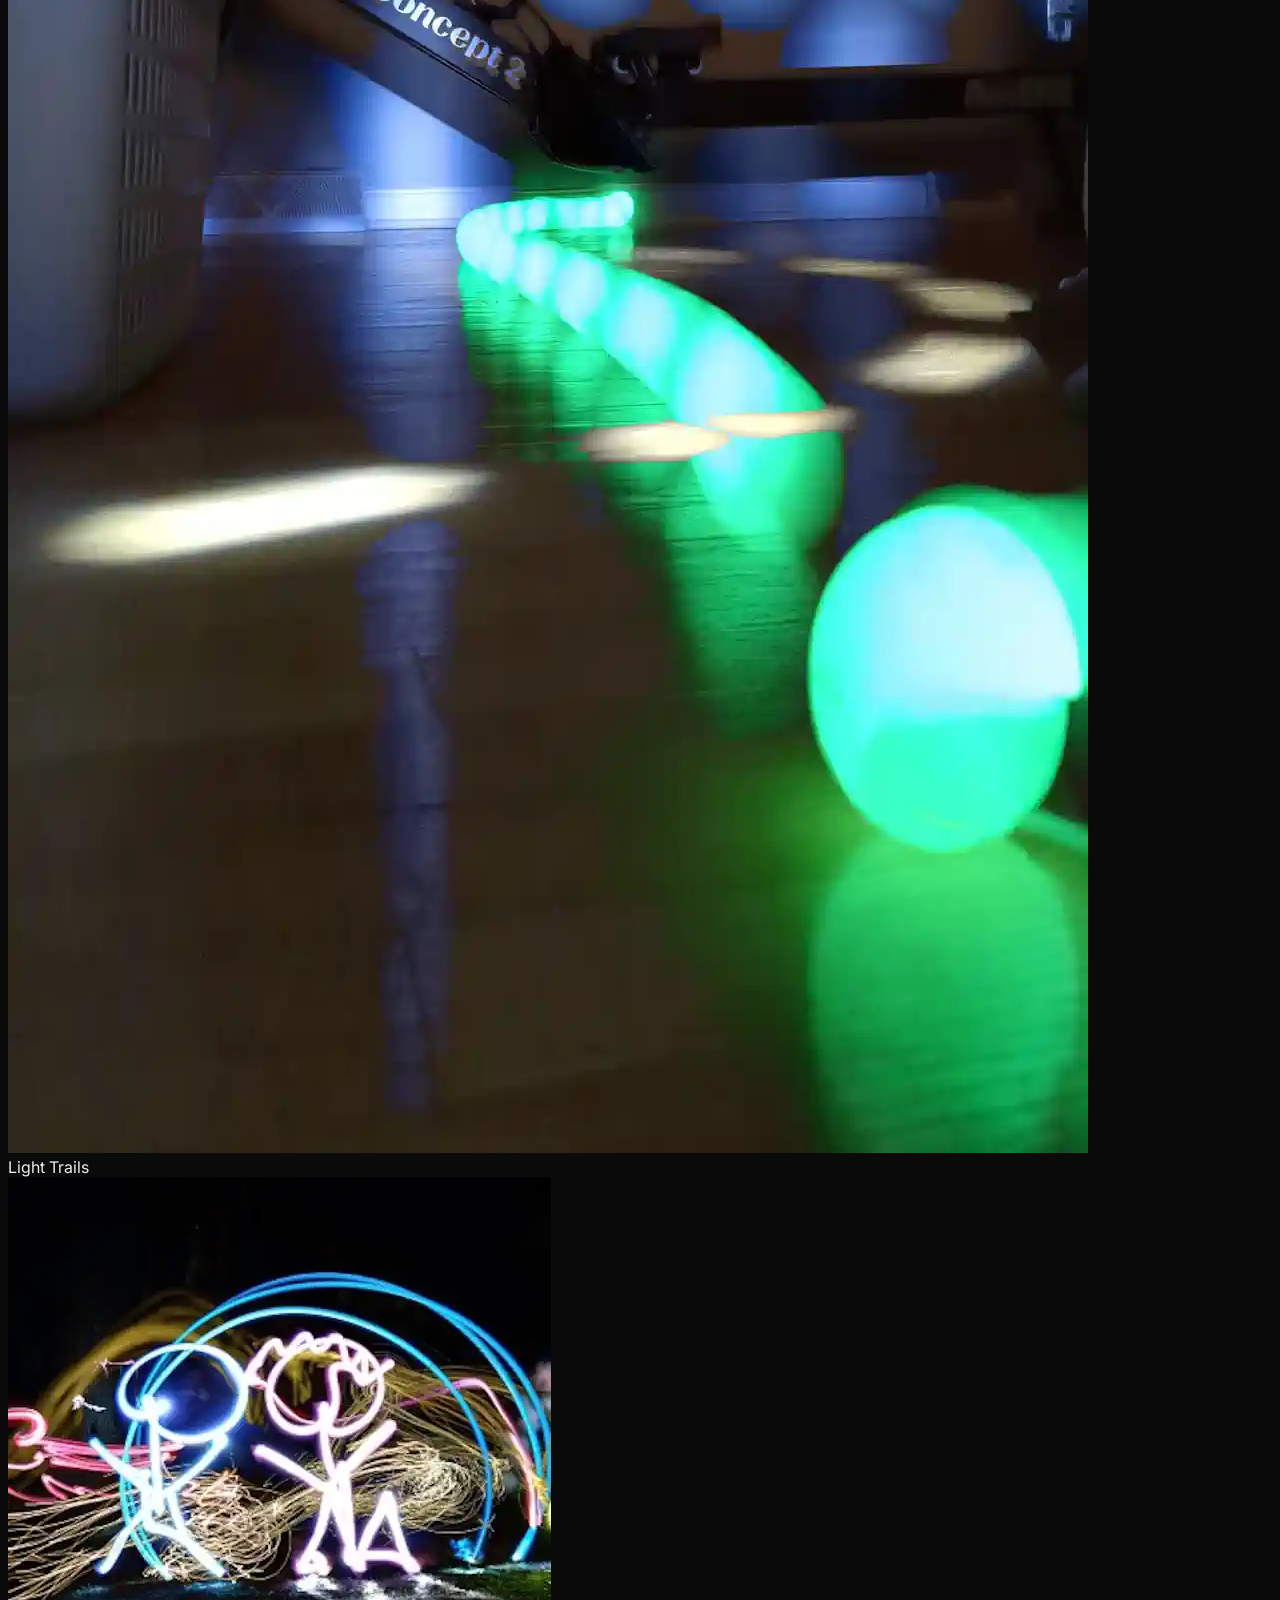
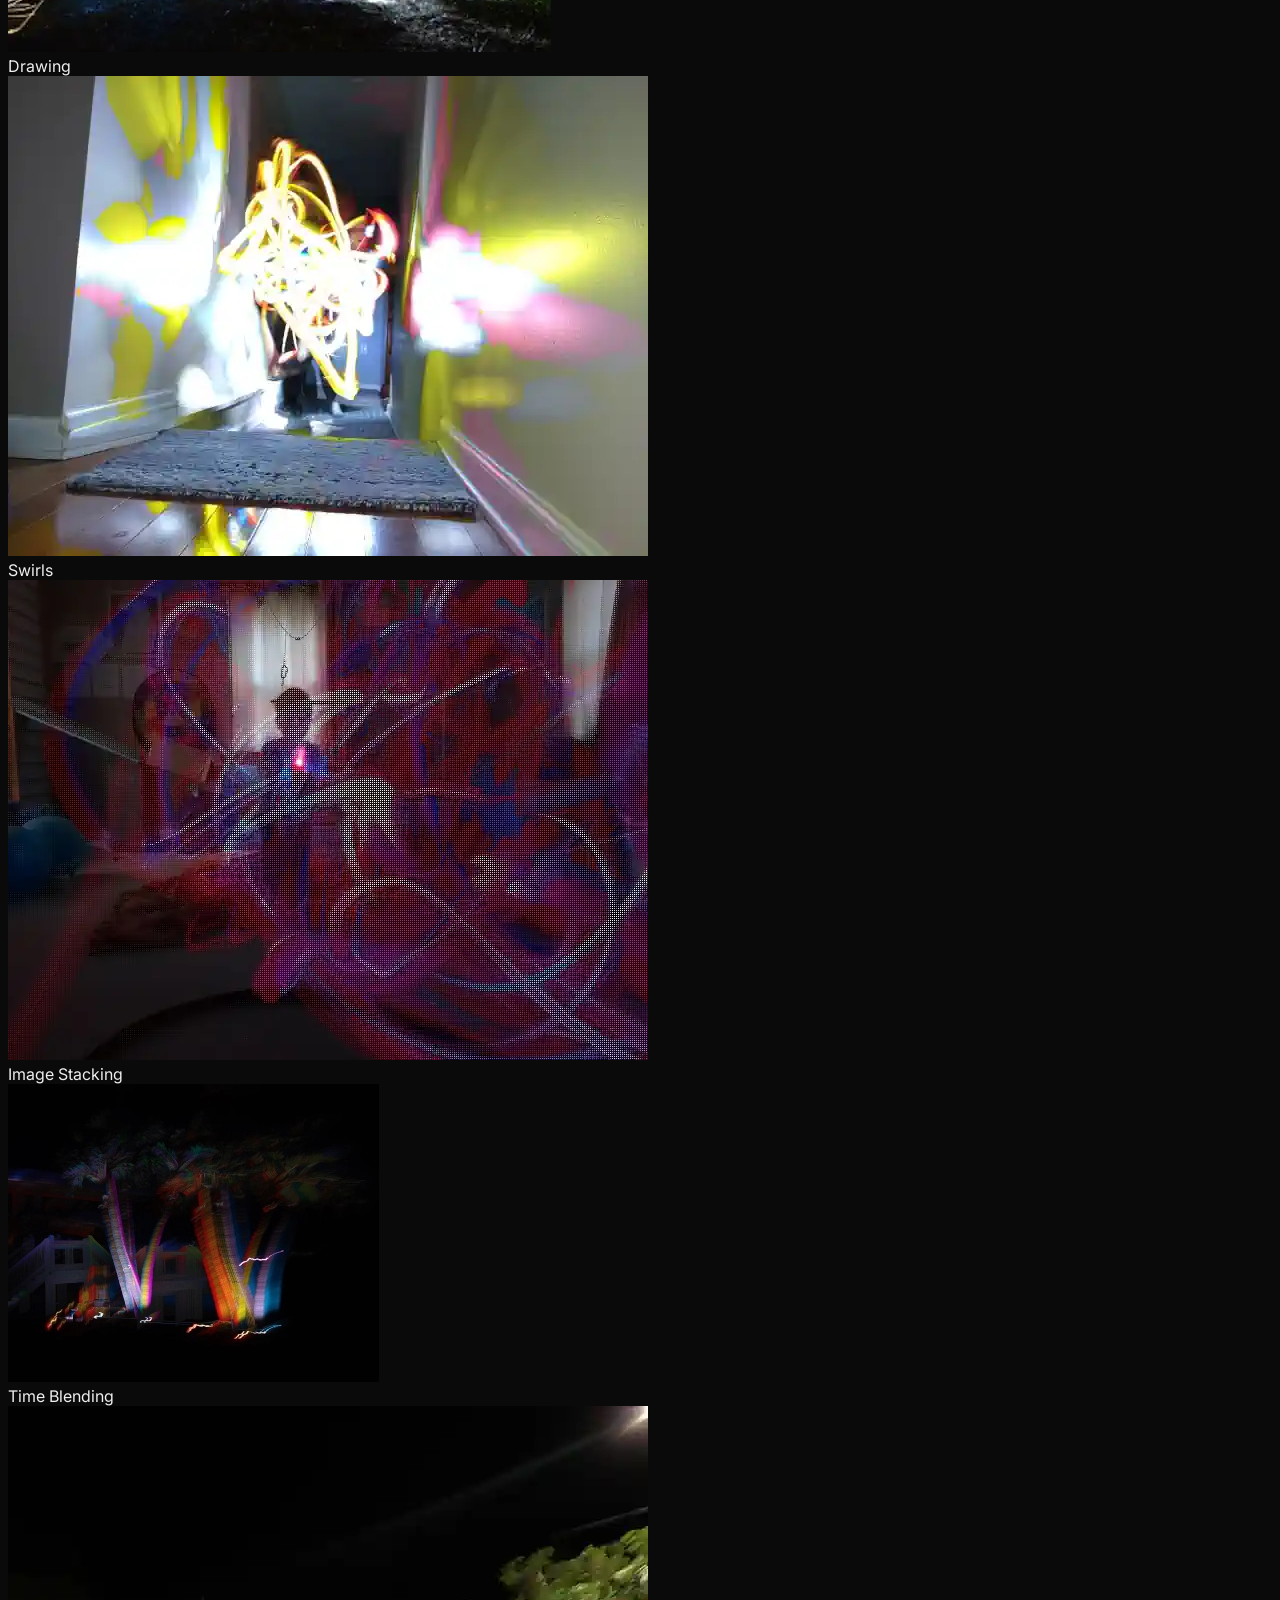
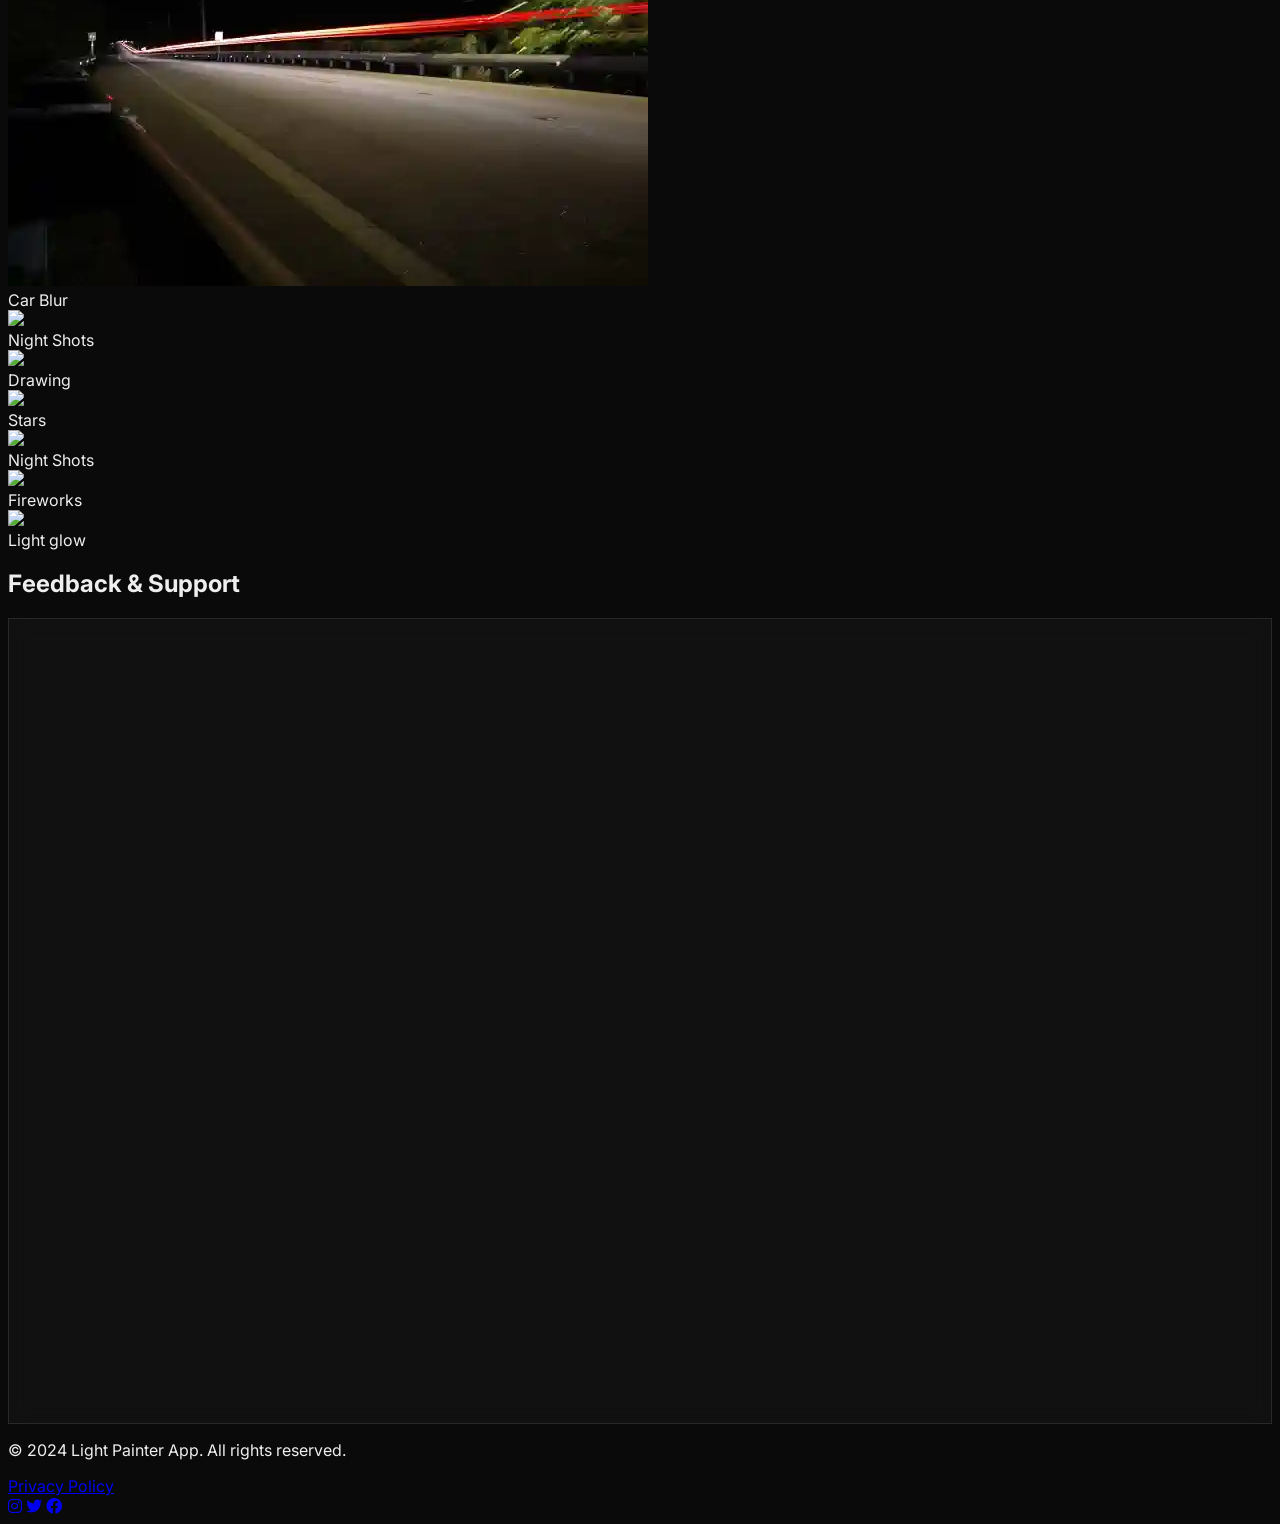
==== commit e9600c07: "Update index.html" ====
--- a/index.html
+++ b/index.html
@@ -69,7 +69,7 @@
         <div class="w-full max-w-4xl mx-auto bg-black/40 backdrop-blur-md p-6 md:p-8 rounded-3xl border border-white/10 mb-8 flex flex-col items-center justify-center gap-6">
             
             <label for="testing-email" class="block text-sm md:text-base font-medium text-gray-300 tracking-wide text-center max-w-lg">
-                Join the testing group by entering the email linked to your Google Play Store account:
+                Signup for the Light Painter Newsletter and get a free download code:
             </label>
 
             <div class="flex flex-col sm:flex-row items-center justify-center gap-4 sm:gap-6 w-full max-w-2xl">
@@ -85,13 +85,13 @@
                     </form>
                     <!-- Modern inline feedback success label replacing alert() -->
                     <div id="signup-success" class="hidden text-emerald-400 text-xs mt-2 font-medium tracking-wide animate-pulse">
-                        <i class="fas fa-circle-check mr-1"></i> You will be notified when you've been added to testers!
+                        <i class="fas fa-circle-check mr-1"></i> Thank you for signing up!
                     </div>
                 </div>
                 
                 <!-- Google Play Link styled to perfectly match input container -->
                 <div class="w-64 h-14 flex items-center justify-center overflow-hidden rounded-xl border border-white/10 bg-black hover:border-white/20 hover:scale-105 active:scale-95 transition-all">
-                    <a href="https://play.google.com/apps/internaltest/4699602283994706929" class="h-full w-full flex items-center justify-center">
+                    <a href="https://play.google.com/store/apps/details?id=com.lightschmear.lightpainter&hl=en_US" class="h-full w-full flex items-center justify-center">
                         <img src="https://play.google.com/intl/en_us/badges/static/images/badges/en_badge_web_generic.png" alt="Get it on Google Play" class="h-[145%] max-w-none object-contain select-none pointer-events-none">
                     </a>
                 </div>
@@ -135,7 +135,7 @@
                 playsinline 
                 controls>
                 <!-- Replace with your actual video file path once uploaded -->
-                <source src="./images/DemoVideo.mp4" type="video/mp4">
+                <source src="./images/DemoVideo2.mp4" type="video/mp4">
                 Your browser does not support the video tag.
             </video>
         </div>
@@ -169,7 +169,7 @@
                 <img src="./images/ScreenShot4.webp" alt="App UI Screenshot" class="app-screenshot w-full max-w-[280px]" >
             </div>
             <div class="flex justify-center">
-                <img src="./images/ScreenShot3.webp" alt="App UI Screenshot" class="app-screenshot w-full h-[280px] w-[280px]" >
+                <img src="./images/WatchingTheBoom.webp" alt="App UI Screenshot" class="app-screenshot w-full h-[280px] w-[520px]" >
             </div>
         </div>
         <div class="w-full">
@@ -220,7 +220,49 @@
             <div class="relative sample-card group aspect-square overflow-hidden rounded-xl">
                 <img src="./images/Photo6.webp" class="object-cover w-full h-full" >
                 <div class="absolute inset-0 bg-black/40 flex items-end p-4 shot-label opacity-40 group-hover:opacity-100 transition-opacity">
-                    <span class="text-xs uppercase tracking-widest font-semibold">Drawings</span>
+                    <span class="text-xs uppercase tracking-widest font-semibold">Car Blur</span>
+                </div>
+            </div>
+            <!-- Sample 7 -->
+            <div class="relative sample-card group aspect-square overflow-hidden rounded-xl">
+                <img src="./images/PhotoCamp.webp" class="object-cover w-full h-full" >
+                <div class="absolute inset-0 bg-black/40 flex items-end p-4 shot-label opacity-40 group-hover:opacity-100 transition-opacity">
+                    <span class="text-xs uppercase tracking-widest font-semibold">Night Shots</span>
+                </div>
+            </div>
+            <!-- Sample 8 -->
+            <div class="relative sample-card group aspect-square overflow-hidden rounded-xl">
+                <img src="./images/PhotoStove.webp" class="object-cover w-full h-full" >
+                <div class="absolute inset-0 bg-black/40 flex items-end p-4 shot-label opacity-40 group-hover:opacity-100 transition-opacity">
+                    <span class="text-xs uppercase tracking-widest font-semibold">Drawing</span>
+                </div>
+            </div>
+            <!-- Sample 9 -->
+            <div class="relative sample-card group aspect-square overflow-hidden rounded-xl">
+                <img src="./images/PhotoStars.webp" class="object-cover w-full h-full" >
+                <div class="absolute inset-0 bg-black/40 flex items-end p-4 shot-label opacity-40 group-hover:opacity-100 transition-opacity">
+                    <span class="text-xs uppercase tracking-widest font-semibold">Stars</span>
+                </div>
+            </div>
+            <!-- Sample 10 -->
+            <div class="relative sample-card group aspect-square overflow-hidden rounded-xl">
+                <img src="./images/PhotoSparkler.webp" class="object-cover w-full h-full" >
+                <div class="absolute inset-0 bg-black/40 flex items-end p-4 shot-label opacity-40 group-hover:opacity-100 transition-opacity">
+                    <span class="text-xs uppercase tracking-widest font-semibold">Night Shots</span>
+                </div>
+            </div>
+            <!-- Sample 11 -->
+            <div class="relative sample-card group aspect-square overflow-hidden rounded-xl">
+                <img src="./images/PhotoBoat.webp" class="object-cover w-full h-full" >
+                <div class="absolute inset-0 bg-black/40 flex items-end p-4 shot-label opacity-40 group-hover:opacity-100 transition-opacity">
+                    <span class="text-xs uppercase tracking-widest font-semibold">Fireworks</span>
+                </div>
+            </div>
+            <!-- Sample 12 -->
+            <div class="relative sample-card group aspect-square overflow-hidden rounded-xl">
+                <img src="./images/PhotoFerris.webp" class="object-cover w-full h-full" >
+                <div class="absolute inset-0 bg-black/40 flex items-end p-4 shot-label opacity-40 group-hover:opacity-100 transition-opacity">
+                    <span class="text-xs uppercase tracking-widest font-semibold">Light glow</span>
                 </div>
             </div>
         </div>
